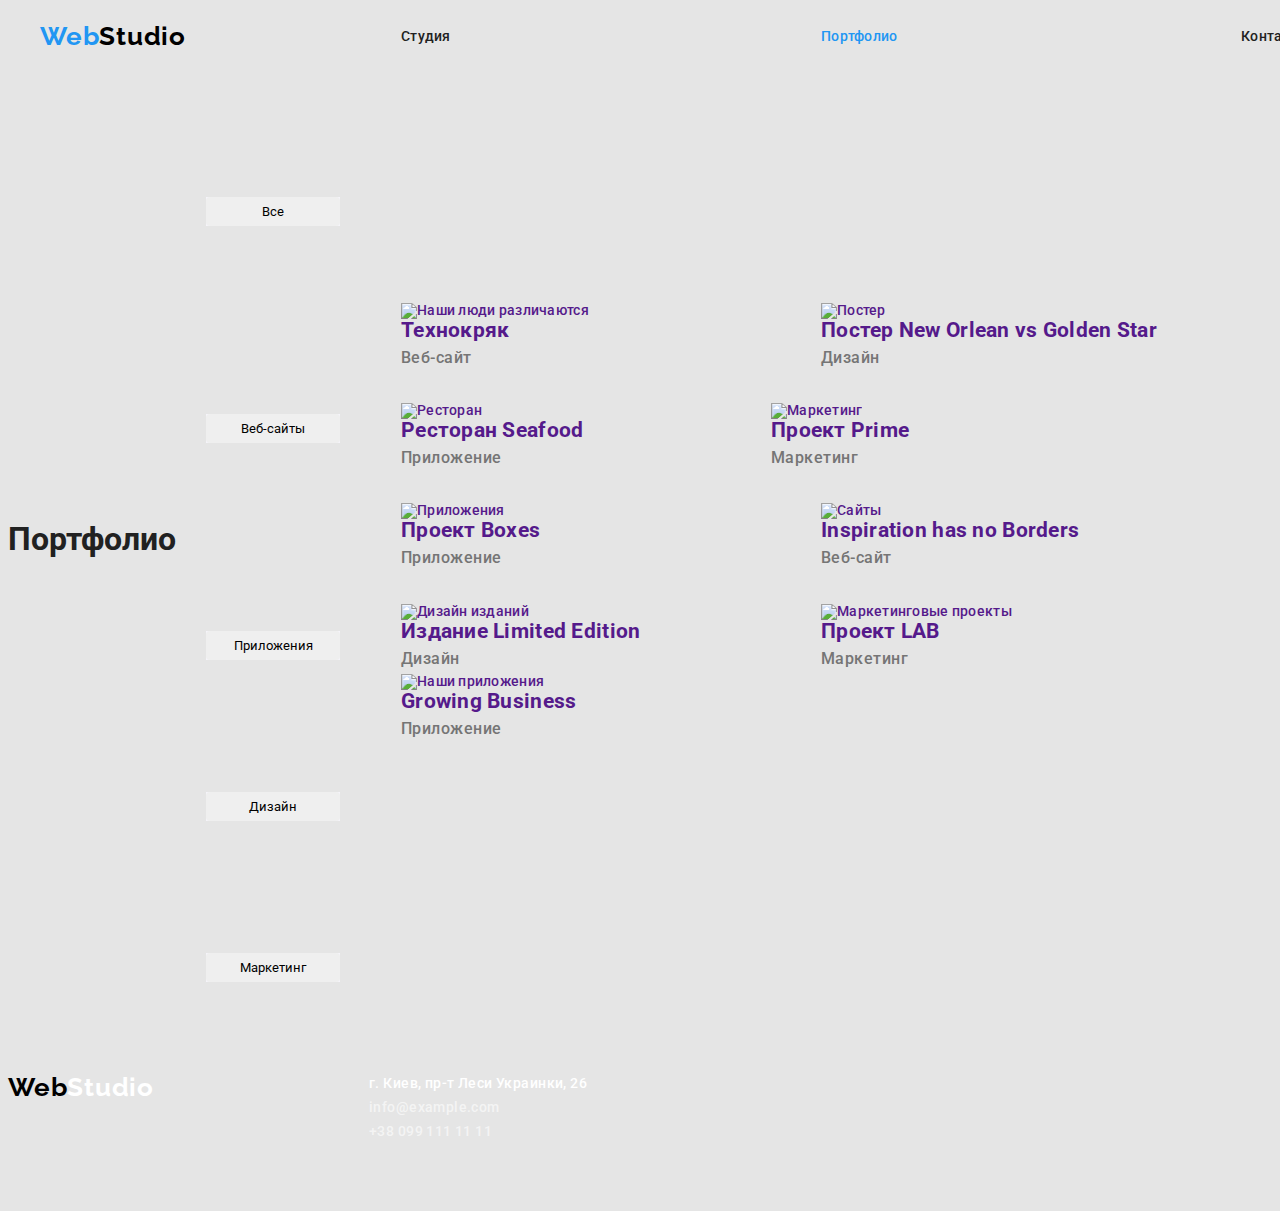
==== portfolio.html @ 07ef4700 "add-commit" ====
<!DOCTYPE html>
<html lang="ru">
<head>
    <meta charset="UTF-8">
    <meta http-equiv="X-UA-Compatible" content="IE=edge">
    <meta name="viewport" content="width=device-width, initial-scale=1.0">
    <title>Document</title>
    <link rel="stylesheet" 
    href="https://cdnjs.cloudflare.com/ajax/libs/modern-normalize/1.1.0/modern-normalize.min.css"
        integrity="sha512-wpPYUAdjBVSE4KJnH1VR1HeZfpl1ub8YT/NKx4PuQ5NmX2tKuGu6U/JRp5y+Y8XG2tV+wKQpNHVUX03MfMFn9Q=="
        crossorigin="anonymous" referrerpolicy="no-referrer" />
    <link rel="preconnect" href="https://fonts.googleapis.com">
    <link rel="preconnect" href="https://fonts.gstatic.com" crossorigin>
    <link href="https://fonts.googleapis.com/css2?family=Raleway:wght@700&family=Roboto:wght@400;500;700;900&display=swap"
        rel="stylesheet">
    <link rel="stylesheet" href="./css/styles.css">
</head>
<!-- Шапка сайта -->

<body class="page">
    <header>
        <div class="container portfolio-container">
        <nav class="header-portfolio">
           <a href="./index.html" class="logo">Web<span class="logo-class">Studio</span></a>

            <ul class="site-nav link">
                <li class="portfolio-item"><a href="./index.html" class="link ">Студия</a></li>
                <li class="portfolio-item"> <a href="./portfolio.html" class="link current link">Портфолио</a></li>
                <li class="portfolio-item"> <a href="" class="link">Контакты</a></li>
            </ul>
        </nav>
    
        <ul class="list auth-nav">
            <li><a href="mailto:info@devstudio.com" class="contact-mail link">info@devstudio.com</a></li>
            <li><a href="tel:380961111111" class="contact-tel link">+38 096 111 11 11</a></li>
        </ul>
    </header>

    <main>
        <section>
            <div class="portfolio-container">
    <h1 class="visually-hiden">Портфолио</h1>

    <ul class="button-list">
        <li class="btn-item"><button type="button" class="button cursor active-btn">Все</button> </li>
        <li class="btn-item"><button type="button" class="button cursor">Веб-сайты</button> </li>
        <li class="btn-item"><button type="button" class="button cursor">Приложения</button> </li>
        <li class="btn-item"><button type="button" class="button cursor">Дизайн</button> </li>
        <li class="btn-item"><button type="button" class="button cursor">Маркетинг</button> </li>
    </ul>

    <div class="section"> 
        <ul class="portfolio-list">
            <li class="portfolio-item"><a href="" class="portfolio-link">
                <img src="./images/hw-2-1.jpg" alt="Наши люди различаются" widht="370"> 
                <div class="portfolio-section">
            <h2 class="portfolio-title">Технокряк</h2>
            <p class="title-text">Веб-сайт</p>
            </div>
            </a>
            </li>

            <li class="portfolio-item"><a href="" class="portfolio-link">
                <img src="./images/hw2-2.jpg" alt="Постер" widht="370">
                <div class="portfolio-section">
            <h2 class="portfolio-title">Постер New Orlean vs Golden Star</h2>
            <p class="title-text">Дизайн</p>
            </div>
            </a>
            </li>

            <li class="portfolio-item"><a href="" class="portfolio-link">
                <img src="./images/hw2-3.jpg" alt="Ресторан" widht="370">
                <div class="portfolio-section">
            <h2 class="portfolio-title">Ресторан Seafood</h2>
            <p class="title-text">Приложение</p>
            </div>
            </a>
            </li>

            <li class="portfolio-item"><a href="" class="portfolio-link">
                <img src="./images/hw2-4.jpg" alt=" Маркетинг" widht="370">
                <div class="portfolio-section">
            <h2 class="portfolio-title">Проект Prime</h2>
            <p class="title-text">Маркетинг</p>
            </div>
            </a>
            </li>

            <li class="portfolio-item"><a href="" class="portfolio-link">
                <img src="./images/hw2-5.jpg" alt="Приложения" widht="370">
                <div class="portfolio-section">
            <h2 class="portfolio-title">Проект Boxes</h2>
            <p class="title-text">Приложение</p>
            </div>
            </a>
            </li>

            <li class="portfolio-item"><a href="" class="portfolio-link">
                <img src="./images/hw2-6.jpg" alt="Сайты" widht="370">
                <div class="portfolio-section">
            <h2 class="portfolio-title">Inspiration has no Borders</h2>
            <p class="title-text">Веб-сайт</p>
            </div>
            </a>
            </li>

            <li class="portfolio-item"><a href="" class="portfolio-link">
                <img src="./images/hw2-7.jpg" alt="Дизайн изданий" widht="370">
                <div class="portfolio-section">
            <h2 class="portfolio-title">Издание Limited Edition</h2>
            <p class="title-text">Дизайн</p>
            </div>
            </a>
            </li>

            <li class="portfolio-item"><a href="" class="portfolio-link">
                <img src="./images/hw2-8.jpg" alt="Маркетинговые проекты" widht="370">
                <div class="portfolio-section">
            <h2 class="portfolio-title">Проект LAB</h2>
            <p class="title-text">Маркетинг</p>
            </div>
            </a>
            </li>

            <li class="portfolio-item"><a href="" class="portfolio-link">
                <img src="./images/hw2-9.jpg" alt="Наши приложения" widht="370">
                <div class="portfolio-section">
            <h2 class="portfolio-title">Growing Business</h2>
            <p class="title-text">Приложение</p>
            </div>
            </a>
            </li>
        </ul>
        </div>
        </div>
        </section>
    </main>
    <footer>
        <div class="footer-container">
            <ul class="logo-item">
            <li class="logo"><a href="./index.html" class="logo-class">Web<span class="logo-style class">Studio</span></a></li>
        </ul>
        <address class="adress-list">
            <ul class="adress-list-item">
            <li class="adress-location">
                <a href="https://go.2gis.com/h8wkb8" class="location link" target="_blank" rel="noopener noreferrer">г. Киев, пр-т Леси
                    Украинки, 26
                </a>
            </li>
            <li class="adress-location">
                <a href="mailto:info@example.com" class="contact link" target="_blank" rel="noopener noreferrer">info@example.com
                </a>
            </li>
            <li class="adress-location">
                <a href="tel:+380991111111" class="contact link" target="_blank" rel="noopener noreferrer">+38 099 111 11 11
                </a>
            </li>
            </ul>
        </address>
        </div>
        </div>
    </footer>
    </body>
    </html>
---- css/styles.css ----
p,
h1,
h2,
h3,
h4,
h5,
h6 {
  margin: 0;
}

ul {
  margin: 0;
  padding: 0;
  list-style: none;
}

.img {
  display: block;
  max-width: 100%;
}

.container {
  width: 1200px;
  padding-left: 15px;
  padding-right: 15px;
  margin: 0 auto;
}

a {
  text-decoration: none;
}

button {
  cursor: pointer;
  font-family: inherit;
}

/* Студия */

:root {
  --main-title-color: #ffffff;
  --second-title-color: #212121;
  --main-header-color: #757575;
  --second-text-color: #ffffff;
  --third-text-color: rgba(255, 255, 255, 0.6);
  --four-text-color: #757575;
  --accent-first-color: #2196f3;
  --accent-second-color: #000000;
  --accent-third-color: #ffffff;
  --main-btn-color: #ffffff;
  --header-text-color: #212121;
}

ul {
  list-style: none;
}

body {
  font-family: 'Roboto', sans-serif;
}

.list {
  padding: 0;
  margin: 0;
  list-style: none;
}

.link {
  text-decoration: none;
}
.img {
  display: block;
  max-width: 100%;
}
/* --------------HEADER---------------- */

.header {
  background: #ffffff;
  padding-top: 24px;
  padding-bottom: 25px;
}

.header-navigation {
  display: flex;
  align-items: center;
}

.header-container {
  display: flex;
  align-items: center;
}

.logo {
  display: flex;
}

.link {
  font-weight: 500;
  font-size: 14px;
  line-height: 1.14;
  letter-spacing: 0.02em;
  color: var(--header-text-color);
}

.header-list {
  display: flex;
}

.header-link-current {
  font-weight: 500;
  font-size: 14px;
  line-height: 1.14;
  letter-spacing: 0.02em;
  color: var(--accent-first-color);
}

.site-nav .link:hover,
.site-nav .link:focus {
  color: var(--accent-first-color);
}

.header-connect {
  display: flex;
  margin-left: auto;
}

.header-item:not(last-child) {
  margin-right: 50px;
}
.header-mail {
  font-style: normal;
  font-weight: 500;
  font-size: 14px;
  line-height: 1.14;
  letter-spacing: 0.02em;
  color: var(--accent-first-color);
}

.header-tel {
  font-style: normal;
  font-weight: 500;
  font-size: 14px;
  line-height: 1.14;
  letter-spacing: 0.02em;
  color: var(--main-header-color);
}

.logo {
  margin-right: 215px;
}

.logo {
  color: var(--accent-first-color);
  font-family: Raleway, sans-serif;
  font-weight: bold;
  font-size: 16px;
  line-height: 1.88;
  letter-spacing: 0.06em;
  color: var(--second-text-color);
}

.logo .span {
  color: #000000;
}

.logo-class {
  color: var(--accent-second-color);
  font-family: Raleway, sans-serif;
  letter-spacing: 0.03em;
  font-weight: bold;
  font-size: 26px;
  line-height: 1.2;
}
/* ------------------Hero----------------------------  */

.hero {
  padding-top: 200px;
  padding-bottom: 200px;
}
.hero-container {
  background: #2f303a;
  display: block;
  text-align: center;
}

.hero-list {
  font-weight: 900;
  font-size: 44px;
  line-height: 1.36;
  letter-spacing: 0.06em;
  color: var(--main-title-color);
  margin-bottom: 40px;
}

.hero-btn {
  font-weight: bold;
  font-size: 16px;
  line-height: 1.88;
  letter-spacing: 0.06em;
  color: var(--accent-third-color);
  background-color: var(--accent-first-color);
  border-radius: 4px;
  display: inline-block;
  padding: 10px 32px;
  border: 1px solid transparent;
  min-width: 134px;
  text-align: center;
}

.button {
  border-style: none;
  border-radius: 4px;
  display: inline-block;
  padding: 6px 22px;
  border: 1px solid transparent;
  min-width: 134px;
  text-align: center;
}
.header-list .current {
  color: var(--main-btn-color);
}

.hero-btn:hover,
.hero-btn:focus {
  color: var(--main-btn-color);
}

/* --------------ADVANTAGE --------------------*/

.advantage-container {
  background: #e5e5e5;
  margin-top: 94px;
}

.section-advantage {
  padding-top: 94px;
  padding-bottom: 94px;
}
/* .advantage-prime {
  border: 1px solid transparent;
} */

.advantage-list {
  display: flex;
}

.advantage-list,
.advantage-pre-title {
  margin-top: 0;
  margin-bottom: 10px;
}

.advantage-title:nth-last-child(1) {
  width: 270px;
}

.advantage-title {
  text-align: center;
  margin-bottom: 50px;
}

.advantage-pre-title {
  font-weight: bold;
  font-size: 14px;
  line-height: 1.14;
  letter-spacing: 0.03em;
  color: var(--second-title-color);
  text-transform: uppercase;
  margin-bottom: 10px;
}

.advantage-after-title {
  font-size: 14px;
  line-height: 24px;
  letter-spacing: 0.03em;
  color: var(--four-text-color);
  margin-bottom: 10px;
  width: 270px;
}

/* ----------------WORK---------------- */
.work-section {
  background: #e5e5e5;
  padding-top: 94px;
  padding-bottom: 94px;
}

.about-container {
  text-align: center;
}

.about-list {
  display: flex;
  margin-left: -30px;
}

.work-list {
  display: flex;
  flex-wrap: wrap;
  margin-left: 30px;
}
.about-title {
  font-weight: bold;
  font-size: 36px;
  line-height: 1.17;
  letter-spacing: 0.03em;
  color: var(--second-title-color);
  margin-bottom: 50px;
}

/*------------------- COMMAND-------------------------- */
.command-section {
  background: #f5f4fa;
  padding-top: 94px;
  padding-bottom: 94px;
}

.command-container {
  text-align: center;
}

.command-title {
  font-weight: bold;
  font-size: 36px;
  line-height: 1.17;
  letter-spacing: 0.03em;
  color: var(--second-title-color);
  margin-bottom: 50px;
}

.command-list {
  display: flex;
  flex-wrap: wrap;
  margin-left: -30px;
  margin-bottom: -30px;
}

.command-item {
  display: block;
  margin-right: 0;
  max-width: 100%;
  height: auto;
}

.command-pre {
  flex-basis: calc((100% - 4 * 30px) / 3);
  margin-left: 30px;
  margin-bottom: 30px;
}

.command-pre-title {
  font-weight: 500;
  font-size: 16px;
  line-height: 1.19;
  letter-spacing: 0.03em;
  color: var(--second-title-color);
}

.command-text {
  font-size: 16px;
  line-height: 1.19;
  letter-spacing: 0.03em;
  color: var(--four-text-color);
  text-align: center;
  margin-bottom: 30px;
}

/* -----------------ADRESS -----------------------*/

.footer {
  background: #2f303a;
  padding-top: 60px;
  padding-bottom: 60px;
}

.logo-list {
  color: var(--accent-first-color);
  font-weight: bold;
  font-size: 26px;
  line-height: 1.2;
  letter-spacing: 0.03em;
  margin-bottom: 20px;
}

.logo {
  margin-right: 215px;
}

.logo-class {
  font-weight: bold;
  font-size: 26px;
  line-height: 1.2;
  letter-spacing: 0.03em;
  color: var(--accent-third-color);
}

.contacts-link-item {
  font-style: normal;
  font-size: 14px;
  line-height: 1.71;
  letter-spacing: 0.03em;
  color: var(--third-text-color);
  margin-bottom: 9px;
}

.contacts-link-list {
  font-style: normal;
  font-size: 14px;
  line-height: 24px;
  letter-spacing: 0.03em;
  color: var(--main-btn-color);
  margin-bottom: 9px;
}

/* --------------------Портфолио ----------------------------*/

p,
h1,
h2,
h3,
h4,
h5,
h6 {
  margin: 0;
}

ul {
  list-style: none;
}

.container {
  width: 1200px;
  padding-left: 15px;
  padding-right: 15px;
  margin: 0 auto;
}
body {
  font-family: 'Roboto', sans-serif;
}

.list {
  padding: 0;
  margin: 0;
  list-style: none;
}

.link {
  text-decoration: none;
}

a {
  text-decoration: none;
}

button {
  cursor: pointer;
  font-family: inherit;
  border: 1px solid transparent;
}
.img {
  display: block;
  max-width: 100%;
}

:root {
  --primary-text-color: #212121;
  --title-text-color: #757575;
  --accent-color: #2196f3;
  --white-text-color: #ffffff;
  --black-text-color: #000000;
}

body {
  background-color: #e5e5e5;
  color: var(--primary-text-color);

  font-family: Roboto, sans-serif;
}

ul {
  list-style: none;
}
/* HEADER */

.header {
  background: #ffffff;
  padding-top: 24px;
  padding-bottom: 25px;
}

.header-link {
  display: flex;
}

.header-portfolio {
  display: flex;
  align-items: center;
}

.header-logo {
  display: flex;
}

.portfolio-container {
  display: flex;
  align-items: center;
}
.logo {
  display: flex;
  margin-right: 215px;
}

.logo {
  color: var(--accent-color);
  font-family: Raleway, sans-serif;
  letter-spacing: 0.03em;
  font-weight: bold;
  font-size: 26px;
  line-height: 1.2;
  text-decoration: none;
}

.logo-class {
  color: var(--black-text-color);
  font-family: Raleway, sans-serif;
  letter-spacing: 0.03em;
  font-weight: bold;
  font-size: 26px;
  line-height: 1.2;
  display: flex;
}

button {
  border-style: none;
  font-family: inherit;
  border: 1px solid transparent;
}

/* Site nav */

.site-nav {
  display: flex;
}
.portfolio-item {
  display: flex;
}

.portfolio-item:not(last-child) {
  margin-right: 50px;
}

.portfolio-item {
  color: var(--primary-text-color);
  font-weight: 500;
  font-size: 14px;
  font-style: normal;
  line-height: 1.14;
  letter-spacing: 0.02em;
  display: flex;
}

.portfolio-item .link:hover,
.portfolio-item .link:focus {
  color: var(--accent-color);
}

.link:not(last-child) {
  margin-right: 50px;
}

.portfolio-item .link.current {
  color: var(--accent-color);
}

/* Auth-nav */
.auth-nav {
  display: flex;
  margin-left: auto;
}

.contact-mail {
  color: var(--title-text-color);
  font-weight: 500;
  font-size: 14px;
  line-height: 1.14;
  letter-spacing: 0.02em;
}

.contact-tel {
  color: var(--title-text-color);
  font-weight: 500;
  font-size: 14px;
  line-height: 1.14;
  letter-spacing: 0.02em;
}

/* -----------LIST----------- */

.button-list {
  font-style: normal;
  font-weight: 500;
  font-size: 16px;
  line-height: 1.62;
  letter-spacing: 0.03em;
  color: var(--black-text-color);
  display: flex;
}

/* Features */

.feature-list .title {
  color: var(--primary-text-color);
  font-weight: bold;
  font-size: 18px;
  line-height: 2;
  letter-spacing: 0.06em;
}

.title-text {
  color: var(--title-text-color);
  font-size: 16px;
  line-height: 1.9;
  letter-spacing: 0.03em;
}

/* Button */
.button-list {
  display: flex;
  flex-wrap: wrap;
  text-align: center;
  margin-left: 30px;
  margin-bottom: 30px;
}

.btn-item {
  color: var(--primary-text-color);
  background-color: #f5f4fa;
  font-weight: 500;
  font-size: 16px;
  line-height: 1.6;
  letter-spacing: 0.03em;
  text-decoration: none;
  border: 1px solid transparent;
}
.btn-item:nth-child(3n) {
  margin-right: 0;
}

.btn-item:nth-last-child(-n + 3) {
  margin-bottom: 0;
}

.btn-item {
  border-style: none;
  display: flex;
  margin-top: 132px;
  margin-bottom: 56px;
}
.button:hover,
.button:focus {
  color: var(--white-text-color);
  background-color: var(--accent-color);
  font-style: normal;
  font-weight: 500;
  font-size: 16px;
  line-height: 1.6;
  letter-spacing: 0.03em;
}
.logo .class {
  color: var(--white-text-color);
  font-weight: bold;
  font-size: 26px;
  line-height: 1.2;
  letter-spacing: 0.03em;
}

.logo-style .class {
  color: var(--accent-color);
  font-style: normal;
  font-weight: bold;
  font-size: 26px;
  line-height: 1.2;
  letter-spacing: 0.03em;
}

.portfolio-list {
  display: flex;
  flex-wrap: wrap;
  margin-left: 30px;
  margin-bottom: 30px;
}

.portfolio-item {
  border-style: none;
  display: block;
  width: 370px;
  margin-right: 30px;
  margin-bottom: 30px;
}

.portfolio-item:nth-child(3n) {
  margin-right: 0;
}

.portfolio-item:nth-last-child(-n + 3) {
  margin-bottom: 0;
}

.footer-container {
  display: flex;
  padding-top: 60px;
  padding-bottom: 60px;
}
.logo {
  margin-right: 215px;
}
.logo-item {
  margin-bottom: 20px;
}

.adress-list-item .location {
  color: var(--white-text-color);
  font-style: normal;
  font-size: 14px;
  font-style: normal;
  line-height: 1.7;
  letter-spacing: 0.03em;
  margin-bottom: 9px;
}

.adress-list-item .contact {
  color: rgba(255, 255, 255, 0.6);
  font-size: 14px;
  font-style: normal;
  line-height: 1.7;
  letter-spacing: 0.03em;
  margin-bottom: 9px;
}
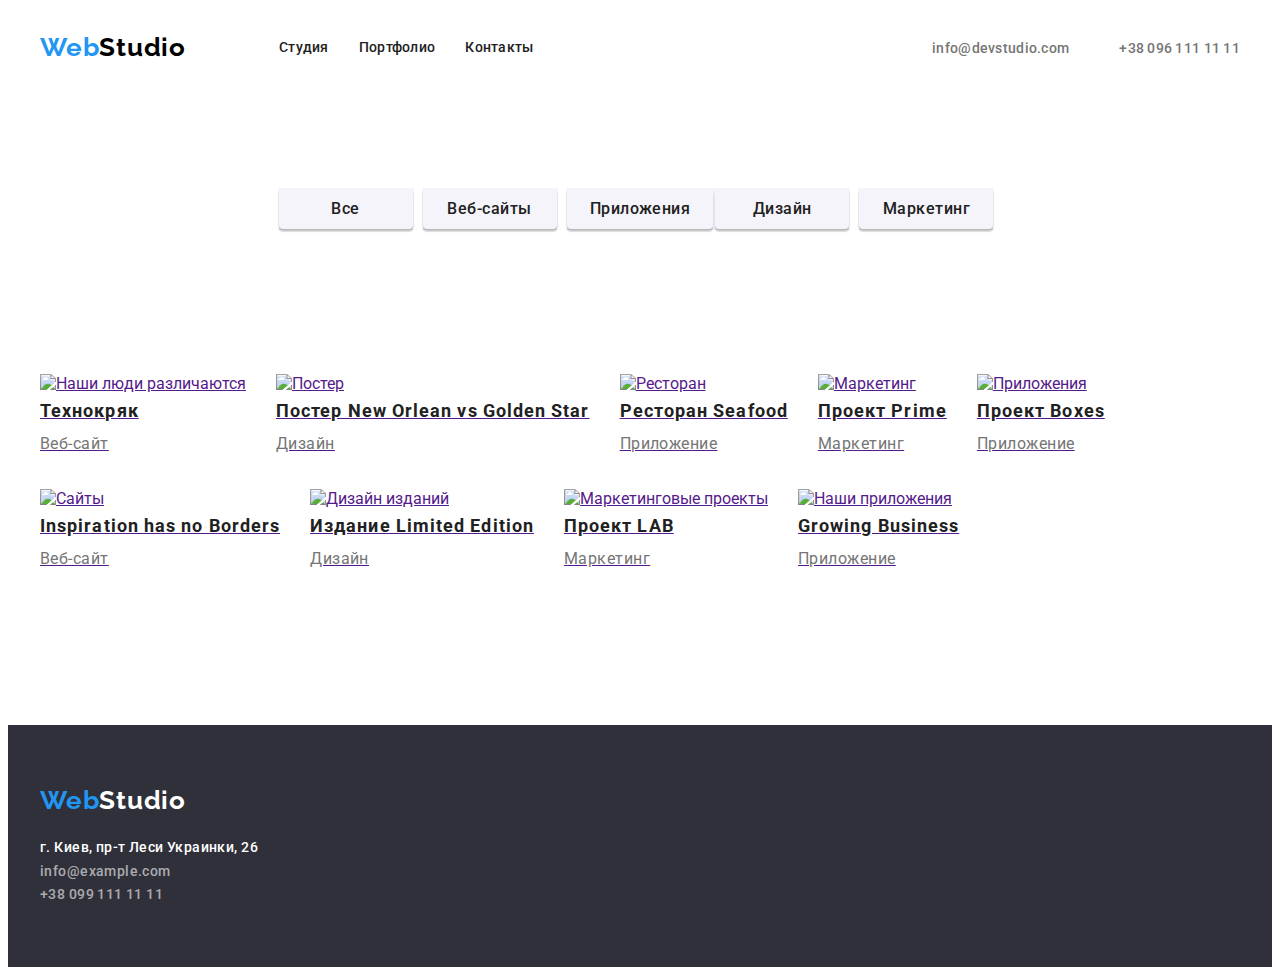
==== commit acb0889a: "comm-final" ====
--- a/portfolio.html
+++ b/portfolio.html
@@ -18,29 +18,27 @@
 <!-- Шапка сайта -->
 
 <body class="page">
-    <header>
-        <div class="container portfolio-container">
+    <header class="portfolio-header">
+        <div class="container header-portfolio-container">
         <nav class="header-portfolio">
-           <a href="./index.html" class="logo">Web<span class="logo-class">Studio</span></a>
+           <a href="./index.html" class="logo">Web<span class="logo-link">Studio</span></a>
 
             <ul class="site-nav link">
-                <li class="portfolio-item"><a href="./index.html" class="link ">Студия</a></li>
-                <li class="portfolio-item"> <a href="./portfolio.html" class="link current link">Портфолио</a></li>
-                <li class="portfolio-item"> <a href="" class="link">Контакты</a></li>
+                <li class="portfolio-link"><a href="./index.html" class="link ">Студия</a></li>
+                <li class="portfolio-link"> <a href="./portfolio.html" class="link current link">Портфолио</a></li>
+                <li class="portfolio-link"> <a href="" class="link">Контакты</a></li>
             </ul>
         </nav>
     
         <ul class="list auth-nav">
-            <li><a href="mailto:info@devstudio.com" class="contact-mail link">info@devstudio.com</a></li>
-            <li><a href="tel:380961111111" class="contact-tel link">+38 096 111 11 11</a></li>
+            <li><a href="mailto:info@devstudio.com" class="contact-class contact-mail link">info@devstudio.com</a></li>
+            <li><a href="tel:380961111111" class="contact-class contact-tel link">+38 096 111 11 11</a></li>
         </ul>
+        </div>
     </header>
 
-    <main>
-        <section>
-            <div class="portfolio-container">
-    <h1 class="visually-hiden">Портфолио</h1>
-
+    <main class="btn-class">
+    <div class="container">
     <ul class="button-list">
         <li class="btn-item"><button type="button" class="button cursor active-btn">Все</button> </li>
         <li class="btn-item"><button type="button" class="button cursor">Веб-сайты</button> </li>
@@ -52,94 +50,93 @@
     <div class="section"> 
         <ul class="portfolio-list">
             <li class="portfolio-item"><a href="" class="portfolio-link">
-                <img src="./images/hw-2-1.jpg" alt="Наши люди различаются" widht="370"> 
-                <div class="portfolio-section">
+                <img src="./images/hw-2-1.jpg" alt="Наши люди различаются" widht="370">
+                <div class="masters-item-btn">
             <h2 class="portfolio-title">Технокряк</h2>
             <p class="title-text">Веб-сайт</p>
+            </a>
             </div>
-            </a>
             </li>
 
             <li class="portfolio-item"><a href="" class="portfolio-link">
                 <img src="./images/hw2-2.jpg" alt="Постер" widht="370">
-                <div class="portfolio-section">
+                <div class="masters-item-btn">
             <h2 class="portfolio-title">Постер New Orlean vs Golden Star</h2>
             <p class="title-text">Дизайн</p>
+            </a>
             </div>
-            </a>
             </li>
 
             <li class="portfolio-item"><a href="" class="portfolio-link">
                 <img src="./images/hw2-3.jpg" alt="Ресторан" widht="370">
-                <div class="portfolio-section">
+                <div class="masters-item-btn">
             <h2 class="portfolio-title">Ресторан Seafood</h2>
             <p class="title-text">Приложение</p>
+            </a>
             </div>
-            </a>
             </li>
 
             <li class="portfolio-item"><a href="" class="portfolio-link">
                 <img src="./images/hw2-4.jpg" alt=" Маркетинг" widht="370">
-                <div class="portfolio-section">
+                <div class="masters-item-btn">
             <h2 class="portfolio-title">Проект Prime</h2>
             <p class="title-text">Маркетинг</p>
+            </a>
             </div>
-            </a>
             </li>
 
             <li class="portfolio-item"><a href="" class="portfolio-link">
                 <img src="./images/hw2-5.jpg" alt="Приложения" widht="370">
-                <div class="portfolio-section">
+                <div class="masters-item-btn">
             <h2 class="portfolio-title">Проект Boxes</h2>
             <p class="title-text">Приложение</p>
+            </a>
             </div>
-            </a>
             </li>
 
             <li class="portfolio-item"><a href="" class="portfolio-link">
                 <img src="./images/hw2-6.jpg" alt="Сайты" widht="370">
-                <div class="portfolio-section">
+                <div class="masters-item-btn">
             <h2 class="portfolio-title">Inspiration has no Borders</h2>
             <p class="title-text">Веб-сайт</p>
+            </a>
             </div>
-            </a>
             </li>
 
             <li class="portfolio-item"><a href="" class="portfolio-link">
                 <img src="./images/hw2-7.jpg" alt="Дизайн изданий" widht="370">
-                <div class="portfolio-section">
+                <div class="masters-item-btn">
             <h2 class="portfolio-title">Издание Limited Edition</h2>
             <p class="title-text">Дизайн</p>
+            </a>
             </div>
-            </a>
             </li>
 
             <li class="portfolio-item"><a href="" class="portfolio-link">
                 <img src="./images/hw2-8.jpg" alt="Маркетинговые проекты" widht="370">
-                <div class="portfolio-section">
+                <div class="masters-item-btn">
             <h2 class="portfolio-title">Проект LAB</h2>
             <p class="title-text">Маркетинг</p>
+            </a>
             </div>
-            </a>
             </li>
 
             <li class="portfolio-item"><a href="" class="portfolio-link">
                 <img src="./images/hw2-9.jpg" alt="Наши приложения" widht="370">
-                <div class="portfolio-section">
+                <div class="masters-item-btn">
             <h2 class="portfolio-title">Growing Business</h2>
             <p class="title-text">Приложение</p>
+            </a>
             </div>
-            </a>
             </li>
         </ul>
         </div>
-        </div>
         </section>
     </main>
-    <footer>
-        <div class="footer-container">
+    <footer class="footer">
+        <div class="container">
             <ul class="logo-item">
-            <li class="logo"><a href="./index.html" class="logo-class">Web<span class="logo-style class">Studio</span></a></li>
+            <li class="logo"><a href="./index.html" class="logo">Web<span class="logo-class">Studio</span></a></li>
         </ul>
         <address class="adress-list">
             <ul class="adress-list-item">
--- a/css/styles.css
+++ b/css/styles.css
@@ -17,6 +17,7 @@
 .img {
   display: block;
   max-width: 100%;
+  height: auto;
 }
 
 .container {
@@ -24,10 +25,6 @@
   padding-left: 15px;
   padding-right: 15px;
   margin: 0 auto;
-}
-
-a {
-  text-decoration: none;
 }
 
 button {
@@ -51,12 +48,11 @@
   --header-text-color: #212121;
 }
 
-ul {
-  list-style: none;
-}
-
 body {
   font-family: 'Roboto', sans-serif;
+}
+.a {
+  text-decoration: none;
 }
 
 .list {
@@ -90,10 +86,6 @@
   align-items: center;
 }
 
-.logo {
-  display: flex;
-}
-
 .link {
   font-weight: 500;
   font-size: 14px;
@@ -106,6 +98,13 @@
   display: flex;
 }
 
+.header-item {
+  margin-left: 30px;
+}
+
+.header-connect:not(:last-child) {
+  margin-right: 50px;
+}
 .header-link-current {
   font-weight: 500;
   font-size: 14px;
@@ -114,8 +113,8 @@
   color: var(--accent-first-color);
 }
 
-.site-nav .link:hover,
-.site-nav .link:focus {
+.link:hover,
+.link:focus {
   color: var(--accent-first-color);
 }
 
@@ -124,9 +123,6 @@
   margin-left: auto;
 }
 
-.header-item:not(last-child) {
-  margin-right: 50px;
-}
 .header-mail {
   font-style: normal;
   font-weight: 500;
@@ -143,10 +139,7 @@
   line-height: 1.14;
   letter-spacing: 0.02em;
   color: var(--main-header-color);
-}
-
-.logo {
-  margin-right: 215px;
+  margin-left: 50px;
 }
 
 .logo {
@@ -156,29 +149,31 @@
   font-size: 16px;
   line-height: 1.88;
   letter-spacing: 0.06em;
-  color: var(--second-text-color);
+  margin-right: 93px;
+  /* color: var(--second-text-color); */
 }
 
 .logo .span {
   color: #000000;
 }
 
-.logo-class {
+.header-navigation .logo-class {
   color: var(--accent-second-color);
   font-family: Raleway, sans-serif;
   letter-spacing: 0.03em;
   font-weight: bold;
   font-size: 26px;
   line-height: 1.2;
+  /* margin-right: 93px; */
 }
 /* ------------------Hero----------------------------  */
 
 .hero {
+  background: #2f303a;
   padding-top: 200px;
   padding-bottom: 200px;
 }
 .hero-container {
-  background: #2f303a;
   display: block;
   text-align: center;
 }
@@ -189,7 +184,9 @@
   line-height: 1.36;
   letter-spacing: 0.06em;
   color: var(--main-title-color);
-  margin-bottom: 40px;
+  width: 696px;
+  margin: 0 auto;
+  text-align: center;
 }
 
 .hero-btn {
@@ -205,6 +202,7 @@
   border: 1px solid transparent;
   min-width: 134px;
   text-align: center;
+  margin-top: 30px;
 }
 
 .button {
@@ -225,41 +223,31 @@
   color: var(--main-btn-color);
 }
 
-/* --------------ADVANTAGE --------------------*/
-
-.advantage-container {
-  background: #e5e5e5;
-  margin-top: 94px;
-}
-
-.section-advantage {
+/* --------------SECTION --------------------*/
+
+.section {
   padding-top: 94px;
   padding-bottom: 94px;
 }
-/* .advantage-prime {
-  border: 1px solid transparent;
-} */
-
-.advantage-list {
-  display: flex;
-}
-
-.advantage-list,
-.advantage-pre-title {
-  margin-top: 0;
-  margin-bottom: 10px;
-}
-
-.advantage-title:nth-last-child(1) {
+
+.masters-item-bottom {
+  padding-top: 30px;
+}
+
+.section-list {
+  display: flex;
+}
+
+.section-title {
+  margin-right: 30px;
+}
+
+.section-title:last-child {
   width: 270px;
-}
-
-.advantage-title {
-  text-align: center;
-  margin-bottom: 50px;
-}
-
-.advantage-pre-title {
+  margin-right: 0 auto;
+}
+
+.section-pre-title {
   font-weight: bold;
   font-size: 14px;
   line-height: 1.14;
@@ -269,12 +257,11 @@
   margin-bottom: 10px;
 }
 
-.advantage-after-title {
+.section-after-title {
   font-size: 14px;
   line-height: 24px;
   letter-spacing: 0.03em;
   color: var(--four-text-color);
-  margin-bottom: 10px;
   width: 270px;
 }
 
@@ -334,16 +321,8 @@
   margin-left: -30px;
   margin-bottom: -30px;
 }
-
 .command-item {
-  display: block;
-  margin-right: 0;
-  max-width: 100%;
-  height: auto;
-}
-
-.command-pre {
-  flex-basis: calc((100% - 4 * 30px) / 3);
+  flex-basis: calc(100% / 4 -30px);
   margin-left: 30px;
   margin-bottom: 30px;
 }
@@ -354,6 +333,7 @@
   line-height: 1.19;
   letter-spacing: 0.03em;
   color: var(--second-title-color);
+  margin-top: 10px;
 }
 
 .command-text {
@@ -365,36 +345,35 @@
   margin-bottom: 30px;
 }
 
+.masters-item-bottom {
+  padding-top: 30px;
+  padding-bottom: 30px;
+}
 /* -----------------ADRESS -----------------------*/
-
 .footer {
   background: #2f303a;
   padding-top: 60px;
   padding-bottom: 60px;
 }
 
-.logo-list {
+.logo-list .logo-class {
   color: var(--accent-first-color);
   font-weight: bold;
   font-size: 26px;
   line-height: 1.2;
   letter-spacing: 0.03em;
+}
+
+.logo-list .logo {
+  font-weight: bold;
+  font-size: 26px;
+  line-height: 1.2;
+  letter-spacing: 0.03em;
+  color: var(--accent-third-color);
   margin-bottom: 20px;
 }
 
-.logo {
-  margin-right: 215px;
-}
-
-.logo-class {
-  font-weight: bold;
-  font-size: 26px;
-  line-height: 1.2;
-  letter-spacing: 0.03em;
-  color: var(--accent-third-color);
-}
-
-.contacts-link-item {
+.contacts-list .contacts-link-item {
   font-style: normal;
   font-size: 14px;
   line-height: 1.71;
@@ -403,7 +382,7 @@
   margin-bottom: 9px;
 }
 
-.contacts-link-list {
+.contacts-list .contacts-link-list {
   font-style: normal;
   font-size: 14px;
   line-height: 24px;
@@ -413,55 +392,6 @@
 }
 
 /* --------------------Портфолио ----------------------------*/
-
-p,
-h1,
-h2,
-h3,
-h4,
-h5,
-h6 {
-  margin: 0;
-}
-
-ul {
-  list-style: none;
-}
-
-.container {
-  width: 1200px;
-  padding-left: 15px;
-  padding-right: 15px;
-  margin: 0 auto;
-}
-body {
-  font-family: 'Roboto', sans-serif;
-}
-
-.list {
-  padding: 0;
-  margin: 0;
-  list-style: none;
-}
-
-.link {
-  text-decoration: none;
-}
-
-a {
-  text-decoration: none;
-}
-
-button {
-  cursor: pointer;
-  font-family: inherit;
-  border: 1px solid transparent;
-}
-.img {
-  display: block;
-  max-width: 100%;
-}
-
 :root {
   --primary-text-color: #212121;
   --title-text-color: #757575;
@@ -469,45 +399,104 @@
   --white-text-color: #ffffff;
   --black-text-color: #000000;
 }
-
 body {
-  background-color: #e5e5e5;
   color: var(--primary-text-color);
-
   font-family: Roboto, sans-serif;
 }
-
-ul {
-  list-style: none;
-}
-/* HEADER */
-
-.header {
+.a {
+  text-decoration: none;
+}
+
+.img {
+  display: block;
+  max-width: 100%;
+}
+/* ----------HEADER----------------- */
+
+.portfolio-header {
   background: #ffffff;
   padding-top: 24px;
   padding-bottom: 25px;
 }
 
-.header-link {
-  display: flex;
-}
-
 .header-portfolio {
   display: flex;
   align-items: center;
 }
 
-.header-logo {
-  display: flex;
-}
-
-.portfolio-container {
+.header-portfolio-container {
   display: flex;
   align-items: center;
 }
-.logo {
-  display: flex;
-  margin-right: 215px;
+
+.link {
+  font-weight: 500;
+  font-size: 14px;
+  line-height: 1.14;
+  letter-spacing: 0.02em;
+  color: var(--header-text-color);
+}
+
+.site-nav {
+  display: flex;
+}
+
+.site-nav .portfolio-link {
+  color: var(--primary-text-color);
+  font-weight: 500;
+  font-size: 14px;
+  font-style: normal;
+  line-height: 1.14;
+  letter-spacing: 0.02em;
+  margin-right: 30px;
+}
+
+.site-nav .link:hover,
+.site-nav .link:focus {
+  color: var(--accent-color);
+}
+
+.site-nav:not(:last-child) {
+  margin-right: 50px;
+}
+.link-current {
+  font-weight: 500;
+  font-size: 14px;
+  line-height: 1.14;
+  letter-spacing: 0.02em;
+  color: var(--accent-first-color);
+}
+
+.auth-nav {
+  display: flex;
+  margin-left: auto;
+}
+
+.auth-nav .contact-class {
+  color: var(--title-text-color);
+  font-weight: 500;
+  font-size: 14px;
+  line-height: 1.14;
+  letter-spacing: 0.02em;
+}
+
+.contact-mail {
+  font-style: normal;
+  font-weight: 500;
+  font-size: 14px;
+  line-height: 1.14;
+  letter-spacing: 0.02em;
+  color: var(--accent-first-color);
+}
+
+.contact-tel {
+  font-style: normal;
+  font-weight: 500;
+  font-size: 14px;
+  line-height: 1.14;
+  letter-spacing: 0.02em;
+  color: var(--main-header-color);
+  margin-left: 50px;
 }
 
 .logo {
@@ -518,121 +507,85 @@
   font-size: 26px;
   line-height: 1.2;
   text-decoration: none;
-}
-
-.logo-class {
+  margin-right: 93px;
+}
+
+.logo .span {
+  color: #000000;
+}
+
+.header-portfolio .logo-link {
   color: var(--black-text-color);
   font-family: Raleway, sans-serif;
   letter-spacing: 0.03em;
   font-weight: bold;
   font-size: 26px;
   line-height: 1.2;
-  display: flex;
-}
-
-button {
-  border-style: none;
+}
+
+/* -----------BUTTON -------------------*/
+
+.button {
   font-family: inherit;
+}
+
+.btn-class {
+  padding-top: 100px;
+  padding-bottom: 56px;
+}
+.button-list {
+  display: flex;
+  justify-content: center;
+  margin-bottom: 50px;
+}
+.btn-item {
+  margin-right: 8px;
+}
+.btn-item:not(:last-child) {
+  margin-right: 8px;
+}
+
+.button {
+  font-style: normal;
+  font-weight: 500;
+  font-size: 16px;
+  line-height: 1.62;
+  letter-spacing: 0.03em;
+  color: var(--black-text-color);
+  background-color: #f5f4fa;
+  border-radius: 4px;
+  box-shadow: 0px 3px 1px rgba(0, 0, 0, 0.1), 0px 1px 2px rgba(0, 0, 0, 0.08),
+    0px 2px 2px rgba(0, 0, 0, 0.12);
+  border-width: 0px;
+  padding: 6px 22px;
+  display: inline-block;
   border: 1px solid transparent;
-}
-
-/* Site nav */
-
-.site-nav {
-  display: flex;
-}
-.portfolio-item {
-  display: flex;
-}
-
-.portfolio-item:not(last-child) {
-  margin-right: 50px;
-}
-
-.portfolio-item {
-  color: var(--primary-text-color);
-  font-weight: 500;
-  font-size: 14px;
-  font-style: normal;
-  line-height: 1.14;
-  letter-spacing: 0.02em;
-  display: flex;
-}
-
-.portfolio-item .link:hover,
-.portfolio-item .link:focus {
-  color: var(--accent-color);
-}
-
-.link:not(last-child) {
-  margin-right: 50px;
-}
-
-.portfolio-item .link.current {
-  color: var(--accent-color);
-}
-
-/* Auth-nav */
-.auth-nav {
-  display: flex;
-  margin-left: auto;
-}
-
-.contact-mail {
-  color: var(--title-text-color);
-  font-weight: 500;
-  font-size: 14px;
-  line-height: 1.14;
-  letter-spacing: 0.02em;
-}
-
-.contact-tel {
-  color: var(--title-text-color);
-  font-weight: 500;
-  font-size: 14px;
-  line-height: 1.14;
-  letter-spacing: 0.02em;
-}
-
-/* -----------LIST----------- */
-
-.button-list {
-  font-style: normal;
-  font-weight: 500;
-  font-size: 16px;
-  line-height: 1.62;
-  letter-spacing: 0.03em;
-  color: var(--black-text-color);
-  display: flex;
-}
-
-/* Features */
-
-.feature-list .title {
+  text-align: center;
+}
+
+.button-list .link:hover,
+.button-list .link:focus {
+  color: #ffffff;
+  background-color: #2196f3;
+}
+
+.portfolio-title {
   color: var(--primary-text-color);
   font-weight: bold;
   font-size: 18px;
   line-height: 2;
   letter-spacing: 0.06em;
-}
-
+  text-decoration: none;
+}
 .title-text {
   color: var(--title-text-color);
   font-size: 16px;
   line-height: 1.9;
   letter-spacing: 0.03em;
-}
-
-/* Button */
-.button-list {
-  display: flex;
-  flex-wrap: wrap;
-  text-align: center;
-  margin-left: 30px;
-  margin-bottom: 30px;
-}
-
-.btn-item {
+  text-decoration: none;
+}
+
+.button {
   color: var(--primary-text-color);
   background-color: #f5f4fa;
   font-weight: 500;
@@ -640,21 +593,6 @@
   line-height: 1.6;
   letter-spacing: 0.03em;
   text-decoration: none;
-  border: 1px solid transparent;
-}
-.btn-item:nth-child(3n) {
-  margin-right: 0;
-}
-
-.btn-item:nth-last-child(-n + 3) {
-  margin-bottom: 0;
-}
-
-.btn-item {
-  border-style: none;
-  display: flex;
-  margin-top: 132px;
-  margin-bottom: 56px;
 }
 .button:hover,
 .button:focus {
@@ -666,6 +604,12 @@
   line-height: 1.6;
   letter-spacing: 0.03em;
 }
+
+.btn-item {
+  border-style: none;
+  display: flex;
+}
+
 .logo .class {
   color: var(--white-text-color);
   font-weight: bold;
@@ -673,7 +617,6 @@
   line-height: 1.2;
   letter-spacing: 0.03em;
 }
-
 .logo-style .class {
   color: var(--accent-color);
   font-style: normal;
@@ -682,57 +625,153 @@
   line-height: 1.2;
   letter-spacing: 0.03em;
 }
+.adress-list .location {
+  color: var(--white-text-color);
+  font-style: normal;
+  font-size: 14px;
+  font-style: normal;
+  line-height: 1.7;
+  letter-spacing: 0.03em;
+}
+.adress-list .contact {
+  color: rgba(255, 255, 255, 0.6);
+  font-size: 14px;
+  font-style: normal;
+  line-height: 1.7;
+  letter-spacing: 0.03em;
+}
+
+.button-list {
+  font-style: normal;
+  font-weight: 500;
+  font-size: 16px;
+  line-height: 1.62;
+  letter-spacing: 0.03em;
+  color: var(--black-text-color);
+  display: flex;
+}
+
+.feature-list .title {
+  color: var(--primary-text-color);
+  font-weight: bold;
+  font-size: 18px;
+  line-height: 2;
+  letter-spacing: 0.06em;
+}
+
+.title-text {
+  color: var(--title-text-color);
+  font-size: 16px;
+  line-height: 1.9;
+  letter-spacing: 0.03em;
+}
+
+.button-list {
+  display: flex;
+  margin-bottom: 50px;
+  justify-content: center;
+}
+
+.btn-item {
+  color: var(--primary-text-color);
+  background-color: #f5f4fa;
+  font-weight: 500;
+  font-size: 16px;
+  line-height: 1.6;
+  letter-spacing: 0.03em;
+  text-decoration: none;
+  border: 1px solid transparent;
+}
+.btn-item:nth-child(3n) {
+  margin-right: 0;
+}
+
+.btn-item:nth-last-child(-n + 3) {
+  margin-bottom: 0;
+}
+/* ------IMAGES----------- */
 
 .portfolio-list {
   display: flex;
   flex-wrap: wrap;
-  margin-left: 30px;
-  margin-bottom: 30px;
+  margin-right: -30px;
+  margin-bottom: -30px;
 }
 
 .portfolio-item {
-  border-style: none;
-  display: block;
-  width: 370px;
   margin-right: 30px;
   margin-bottom: 30px;
 }
-
-.portfolio-item:nth-child(3n) {
-  margin-right: 0;
-}
-
-.portfolio-item:nth-last-child(-n + 3) {
-  margin-bottom: 0;
-}
-
-.footer-container {
-  display: flex;
+/* -----------FOOTER------------------ */
+.footer {
+  background: #2f303a;
   padding-top: 60px;
   padding-bottom: 60px;
 }
-.logo {
-  margin-right: 215px;
-}
+
 .logo-item {
+  font-weight: bold;
+  font-size: 26px;
+  line-height: 1.2;
+  letter-spacing: 0.03em;
   margin-bottom: 20px;
+  display: flex;
+  margin-bottom: 20px;
+}
+
+.logo-class {
+  font-weight: bold;
+  font-size: 26px;
+  line-height: 1.2;
+  letter-spacing: 0.03em;
+  color: var(--white-text-color);
+}
+
+.logo-item.logo {
+  color: var(--accent-color);
+  font-family: Raleway, sans-serif;
+  font-weight: bold;
+  font-size: 16px;
+  line-height: 1.88;
+  letter-spacing: 0.06em;
+  margin-right: 93px;
+}
+
+.logo .span {
+  color: #000000;
+}
+
+/* .logo-style {
+  font-weight: bold;
+  font-size: 26px;
+  line-height: 1.2;
+  letter-spacing: 0.03em;
+  color: var(--accent-color);
+} */
+
+.adress-list-item {
+  color: var(--white-text-color);
+  font-style: normal;
+  font-size: 14px;
+  font-style: normal;
+  line-height: 1.7;
+  letter-spacing: 0.03em;
+}
+
+.adress-list-item .contact {
+  color: rgba(255, 255, 255, 0.6);
+  font-size: 14px;
+  font-style: normal;
+  line-height: 1.7;
+  letter-spacing: 0.03em;
+  margin-bottom: 9px;
 }
 
 .adress-list-item .location {
   color: var(--white-text-color);
-  font-style: normal;
   font-size: 14px;
   font-style: normal;
   line-height: 1.7;
   letter-spacing: 0.03em;
   margin-bottom: 9px;
 }
-
-.adress-list-item .contact {
-  color: rgba(255, 255, 255, 0.6);
-  font-size: 14px;
-  font-style: normal;
-  line-height: 1.7;
-  letter-spacing: 0.03em;
-  margin-bottom: 9px;
-}
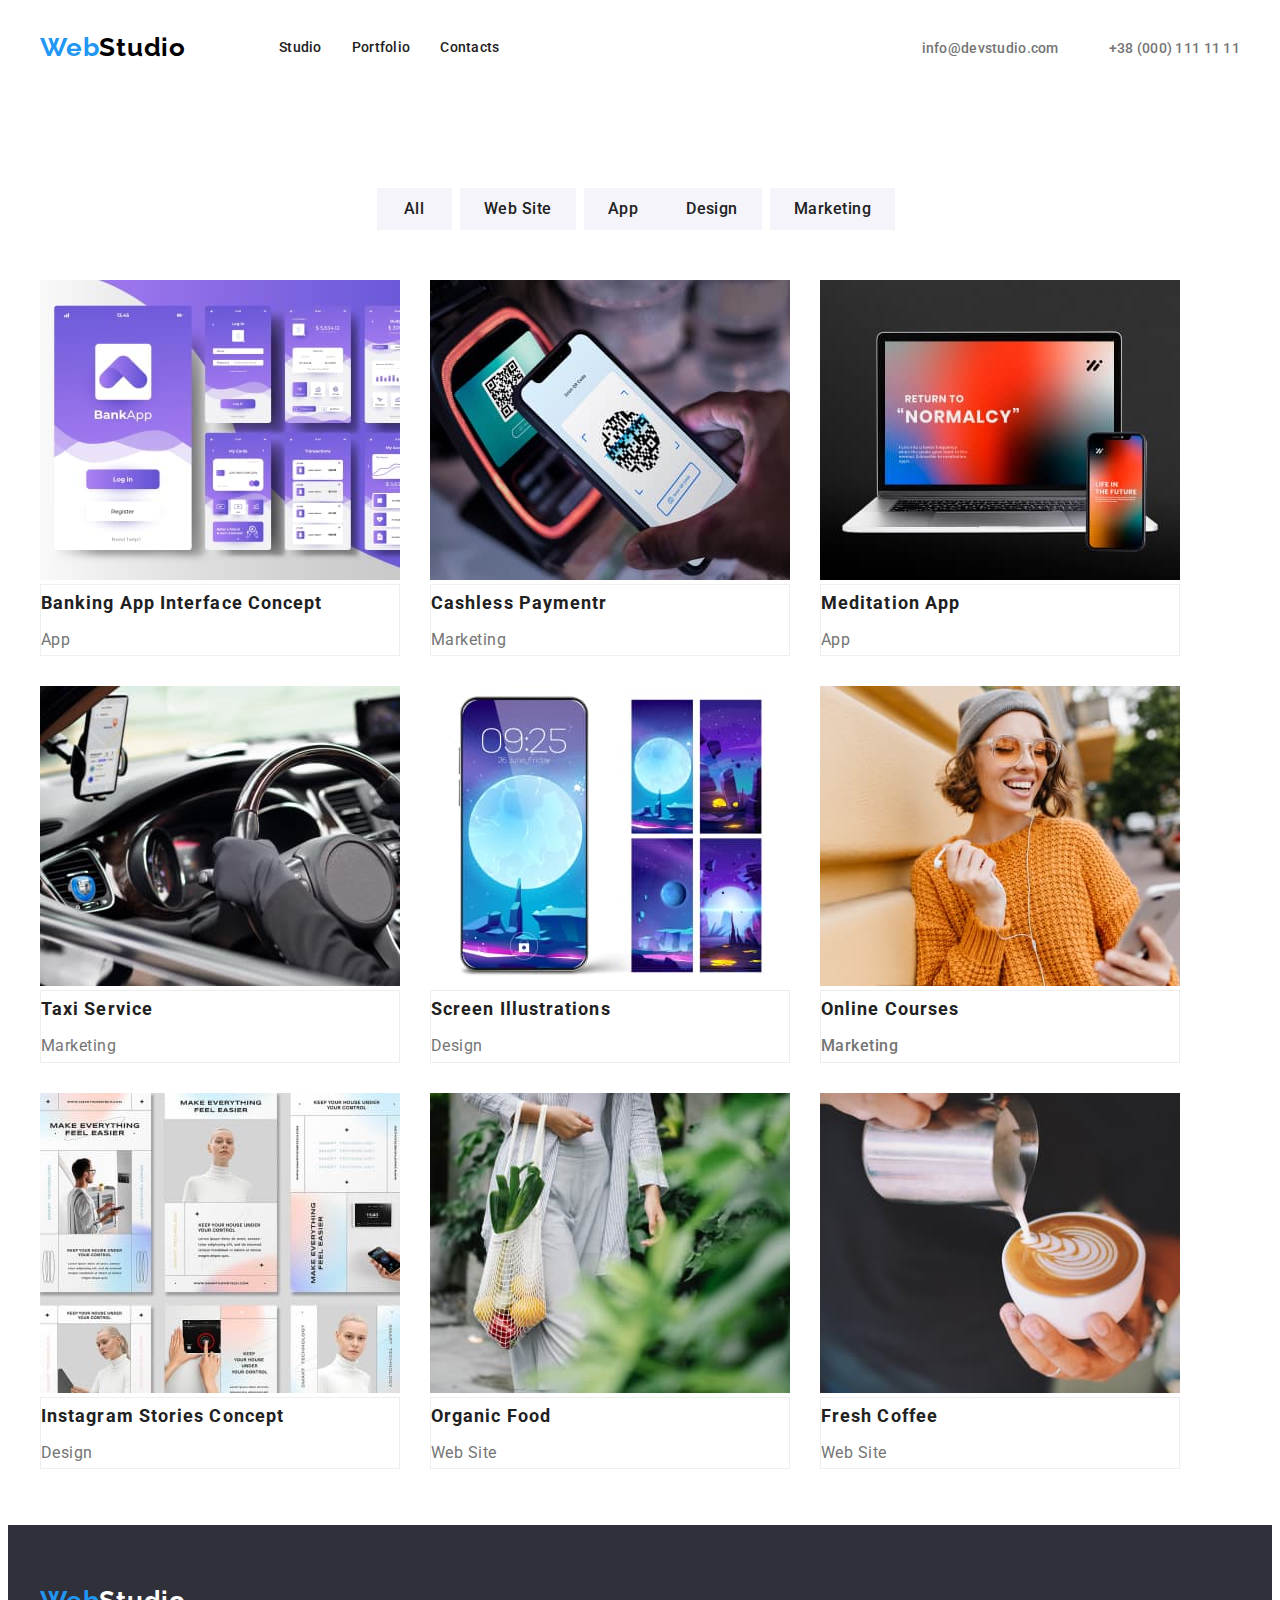
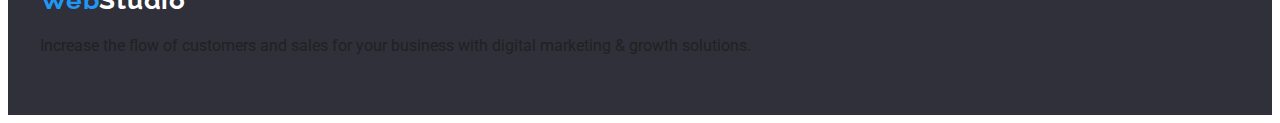
==== commit 58d02ad8: "add-hero-portfolio" ====
--- a/portfolio.html
+++ b/portfolio.html
@@ -1,5 +1,5 @@
 <!DOCTYPE html>
-<html lang="ru">
+<html lang="en">
 <head>
     <meta charset="UTF-8">
     <meta http-equiv="X-UA-Compatible" content="IE=edge">
@@ -24,113 +24,116 @@
            <a href="./index.html" class="logo">Web<span class="logo-link">Studio</span></a>
 
             <ul class="site-nav link">
-                <li class="portfolio-link"><a href="./index.html" class="link ">Студия</a></li>
-                <li class="portfolio-link"> <a href="./portfolio.html" class="link current link">Портфолио</a></li>
-                <li class="portfolio-link"> <a href="" class="link">Контакты</a></li>
+                <li class="portfolio-link"><a href="./index.html" class="link ">Studio</a></li>
+                <li class="portfolio-link"> <a href="./portfolio.html" class="link current link">Portfolio</a></li>
+                <li class="portfolio-link"> <a href="" class="link">Contacts</a></li>
             </ul>
         </nav>
     
         <ul class="list auth-nav">
             <li><a href="mailto:info@devstudio.com" class="contact-class contact-mail link">info@devstudio.com</a></li>
-            <li><a href="tel:380961111111" class="contact-class contact-tel link">+38 096 111 11 11</a></li>
+            <li><a href="tel:380001111111" class="contact-class contact-tel link">+38 (000) 111 11 11</a></li>
         </ul>
         </div>
     </header>
 
     <main class="btn-class">
+        <section class="section-projects">
     <div class="container">
     <ul class="button-list">
-        <li class="btn-item"><button type="button" class="button cursor active-btn">Все</button> </li>
-        <li class="btn-item"><button type="button" class="button cursor">Веб-сайты</button> </li>
-        <li class="btn-item"><button type="button" class="button cursor">Приложения</button> </li>
-        <li class="btn-item"><button type="button" class="button cursor">Дизайн</button> </li>
-        <li class="btn-item"><button type="button" class="button cursor">Маркетинг</button> </li>
+        <li class="btn-item"><button type="button" class="button cursor active-btn">All</button></li>
+        <li class="btn-item"><button type="button" class="button cursor">Web Site</button></li>
+        <li class="btn-item"><button type="button" class="button cursor">App</button></li>
+        <li class="btn-item"><button type="button" class="button cursor">Design</button></li>
+        <li class="btn-item"><button type="button" class="button cursor">Marketing</button></li>
     </ul>
+    </div>
+        </section>
+    <section class="section-masters"> 
+        <div class="container">
+        <ul class="portfolio-list">
+            <li class="portfolio-item"><a href="" class="portfolio-link link">
+                <img src="./images/img-banking-app.jpg" alt="App" widht="370"></a>
+                <div class="masters-item-btn">
+            <h2 class="portfolio-title">Banking App Interface Concept</h2>
+            <p class="title-text">App</p>
+            
+            </div>
+            </li>
 
-    <div class="section"> 
-        <ul class="portfolio-list">
-            <li class="portfolio-item"><a href="" class="portfolio-link">
-                <img src="./images/hw-2-1.jpg" alt="Наши люди различаются" widht="370">
+            <li class="portfolio-item"><a href="" class="portfolio-link link">
+                <img src="./images/img-cashless-payment.jpg" alt="Marketing" widht="370"></a>
                 <div class="masters-item-btn">
-            <h2 class="portfolio-title">Технокряк</h2>
-            <p class="title-text">Веб-сайт</p>
+            <h2 class="portfolio-title">Cashless Paymentr</h2>
+            <p class="title-text">Marketing</p>
+            
+            </div>
+            </li>
+
+            <li class="portfolio-item"><a href="" class="portfolio-link link">
+                <img src="./images/img-meditation-app.jpg" alt="App" widht="370"></a>
+                <div class="masters-item-btn">
+            <h2 class="portfolio-title">Meditation App</h2>
+            <p class="title-text">App</p>
+            
+            </div>
+            </li>
+
+            <li class="portfolio-item"><a href="" class="portfolio-link link">
+                <img src="./images/img-taxi-servise.jpg" alt=" Marketing" widht="370"></a>
+                <div class="masters-item-btn">
+            <h2 class="portfolio-title">Taxi Service</h2>
+            <p class="title-text">Marketing</p>
+            
+            </div>
+            </li>
+
+            <li class="portfolio-item"><a href="" class="portfolio-link link">
+                <img src="./images/img-screen-illustrations.jpg" alt="Design" widht="370"></a>
+                <div class="masters-item-btn">
+            <h2 class="portfolio-title">Screen Illustrations</h2>
+            <p class="title-text">Design</p>
+            
+            </div>
+            </li>
+
+            <li class="portfolio-item"><a href="" class="portfolio-link link">
+                <img src="./images/img-online-courses.jpg" alt="Marketing" widht="370">
+                <div class="masters-item-btn">
+            <h2 class="portfolio-title">Online Courses</h2>
+            <p class="title-text">Marketing</p>
+            
+            </div>
+            </li>
+
+            <li class="portfolio-item"><a href="" class="portfolio-link link">
+                <img src="./images/img-instagram-stories.jpg" alt="Design" widht="370"></a>
+                <div class="masters-item-btn">
+            <h2 class="portfolio-title">Instagram Stories Concept</h2>
+            <p class="title-text">Design</p>
             </a>
             </div>
             </li>
 
-            <li class="portfolio-item"><a href="" class="portfolio-link">
-                <img src="./images/hw2-2.jpg" alt="Постер" widht="370">
+            <li class="portfolio-item"><a href="" class="portfolio-link link">
+                <img src="./images/img-organic-food.jpg" alt="Web Site" widht="370"></a>
                 <div class="masters-item-btn">
-            <h2 class="portfolio-title">Постер New Orlean vs Golden Star</h2>
-            <p class="title-text">Дизайн</p>
-            </a>
+            <h2 class="portfolio-title">Organic Food</h2>
+            <p class="title-text">Web Site</p>
+            
             </div>
             </li>
 
-            <li class="portfolio-item"><a href="" class="portfolio-link">
-                <img src="./images/hw2-3.jpg" alt="Ресторан" widht="370">
+            <li class="portfolio-item"><a href="" class="portfolio-link link">
+                <img src="./images/img-fresh-cofee.jpg" alt="Web Site" widht="370"></a>
                 <div class="masters-item-btn">
-            <h2 class="portfolio-title">Ресторан Seafood</h2>
-            <p class="title-text">Приложение</p>
-            </a>
+            <h2 class="portfolio-title">Fresh Coffee</h2>
+            <p class="title-text">Web Site</p>
+            
             </div>
             </li>
-
-            <li class="portfolio-item"><a href="" class="portfolio-link">
-                <img src="./images/hw2-4.jpg" alt=" Маркетинг" widht="370">
-                <div class="masters-item-btn">
-            <h2 class="portfolio-title">Проект Prime</h2>
-            <p class="title-text">Маркетинг</p>
-            </a>
             </div>
-            </li>
-
-            <li class="portfolio-item"><a href="" class="portfolio-link">
-                <img src="./images/hw2-5.jpg" alt="Приложения" widht="370">
-                <div class="masters-item-btn">
-            <h2 class="portfolio-title">Проект Boxes</h2>
-            <p class="title-text">Приложение</p>
-            </a>
-            </div>
-            </li>
-
-            <li class="portfolio-item"><a href="" class="portfolio-link">
-                <img src="./images/hw2-6.jpg" alt="Сайты" widht="370">
-                <div class="masters-item-btn">
-            <h2 class="portfolio-title">Inspiration has no Borders</h2>
-            <p class="title-text">Веб-сайт</p>
-            </a>
-            </div>
-            </li>
-
-            <li class="portfolio-item"><a href="" class="portfolio-link">
-                <img src="./images/hw2-7.jpg" alt="Дизайн изданий" widht="370">
-                <div class="masters-item-btn">
-            <h2 class="portfolio-title">Издание Limited Edition</h2>
-            <p class="title-text">Дизайн</p>
-            </a>
-            </div>
-            </li>
-
-            <li class="portfolio-item"><a href="" class="portfolio-link">
-                <img src="./images/hw2-8.jpg" alt="Маркетинговые проекты" widht="370">
-                <div class="masters-item-btn">
-            <h2 class="portfolio-title">Проект LAB</h2>
-            <p class="title-text">Маркетинг</p>
-            </a>
-            </div>
-            </li>
-
-            <li class="portfolio-item"><a href="" class="portfolio-link">
-                <img src="./images/hw2-9.jpg" alt="Наши приложения" widht="370">
-                <div class="masters-item-btn">
-            <h2 class="portfolio-title">Growing Business</h2>
-            <p class="title-text">Приложение</p>
-            </a>
-            </div>
-            </li>
         </ul>
-        </div>
         </section>
     </main>
     <footer class="footer">
@@ -138,23 +141,7 @@
             <ul class="logo-item">
             <li class="logo"><a href="./index.html" class="logo">Web<span class="logo-class">Studio</span></a></li>
         </ul>
-        <address class="adress-list">
-            <ul class="adress-list-item">
-            <li class="adress-location">
-                <a href="https://go.2gis.com/h8wkb8" class="location link" target="_blank" rel="noopener noreferrer">г. Киев, пр-т Леси
-                    Украинки, 26
-                </a>
-            </li>
-            <li class="adress-location">
-                <a href="mailto:info@example.com" class="contact link" target="_blank" rel="noopener noreferrer">info@example.com
-                </a>
-            </li>
-            <li class="adress-location">
-                <a href="tel:+380991111111" class="contact link" target="_blank" rel="noopener noreferrer">+38 099 111 11 11
-                </a>
-            </li>
-            </ul>
-        </address>
+        <p>Increase the flow of customers and sales for your business with digital marketing & growth solutions.</p>
         </div>
         </div>
     </footer>
--- a/css/styles.css
+++ b/css/styles.css
@@ -348,6 +348,10 @@
 .masters-item-bottom {
   padding-top: 30px;
   padding-bottom: 30px;
+  background: #ffffff;
+  box-shadow: 0px 1px 3px rgba(0, 0, 0, 0.12), 0px 1px 1px rgba(0, 0, 0, 0.14),
+    0px 2px 1px rgba(0, 0, 0, 0.2);
+  border-radius: 0px 0px 4px 4px;
 }
 /* -----------------ADRESS -----------------------*/
 .footer {
@@ -527,6 +531,9 @@
 
 .button {
   font-family: inherit;
+  min-width: 73px;
+  min-height: 38px;
+  padding: 6px 22px;
 }
 
 .btn-class {
@@ -554,12 +561,12 @@
   color: var(--black-text-color);
   background-color: #f5f4fa;
   border-radius: 4px;
-  box-shadow: 0px 3px 1px rgba(0, 0, 0, 0.1), 0px 1px 2px rgba(0, 0, 0, 0.08),
+  /* box-shadow: 0px 3px 1px rgba(0, 0, 0, 0.1), 0px 1px 2px rgba(0, 0, 0, 0.08),
     0px 2px 2px rgba(0, 0, 0, 0.12);
   border-width: 0px;
   padding: 6px 22px;
   display: inline-block;
-  border: 1px solid transparent;
+  border: 1px solid transparent; */
   text-align: center;
 }
 
@@ -568,7 +575,18 @@
   color: #ffffff;
   background-color: #2196f3;
 }
-
+/* ---------Portfolio---------- */
+
+.portfolio-list {
+  display: flex;
+  flex-wrap: wrap;
+}
+
+.masters-item-btn {
+  background: #ffffff;
+  border: 1px solid #eeeeee;
+  box-sizing: border-box;
+}
 .portfolio-title {
   color: var(--primary-text-color);
   font-weight: bold;
@@ -576,6 +594,7 @@
   line-height: 2;
   letter-spacing: 0.06em;
   text-decoration: none;
+  margin-bottom: 4px;
 }
 .title-text {
   color: var(--title-text-color);
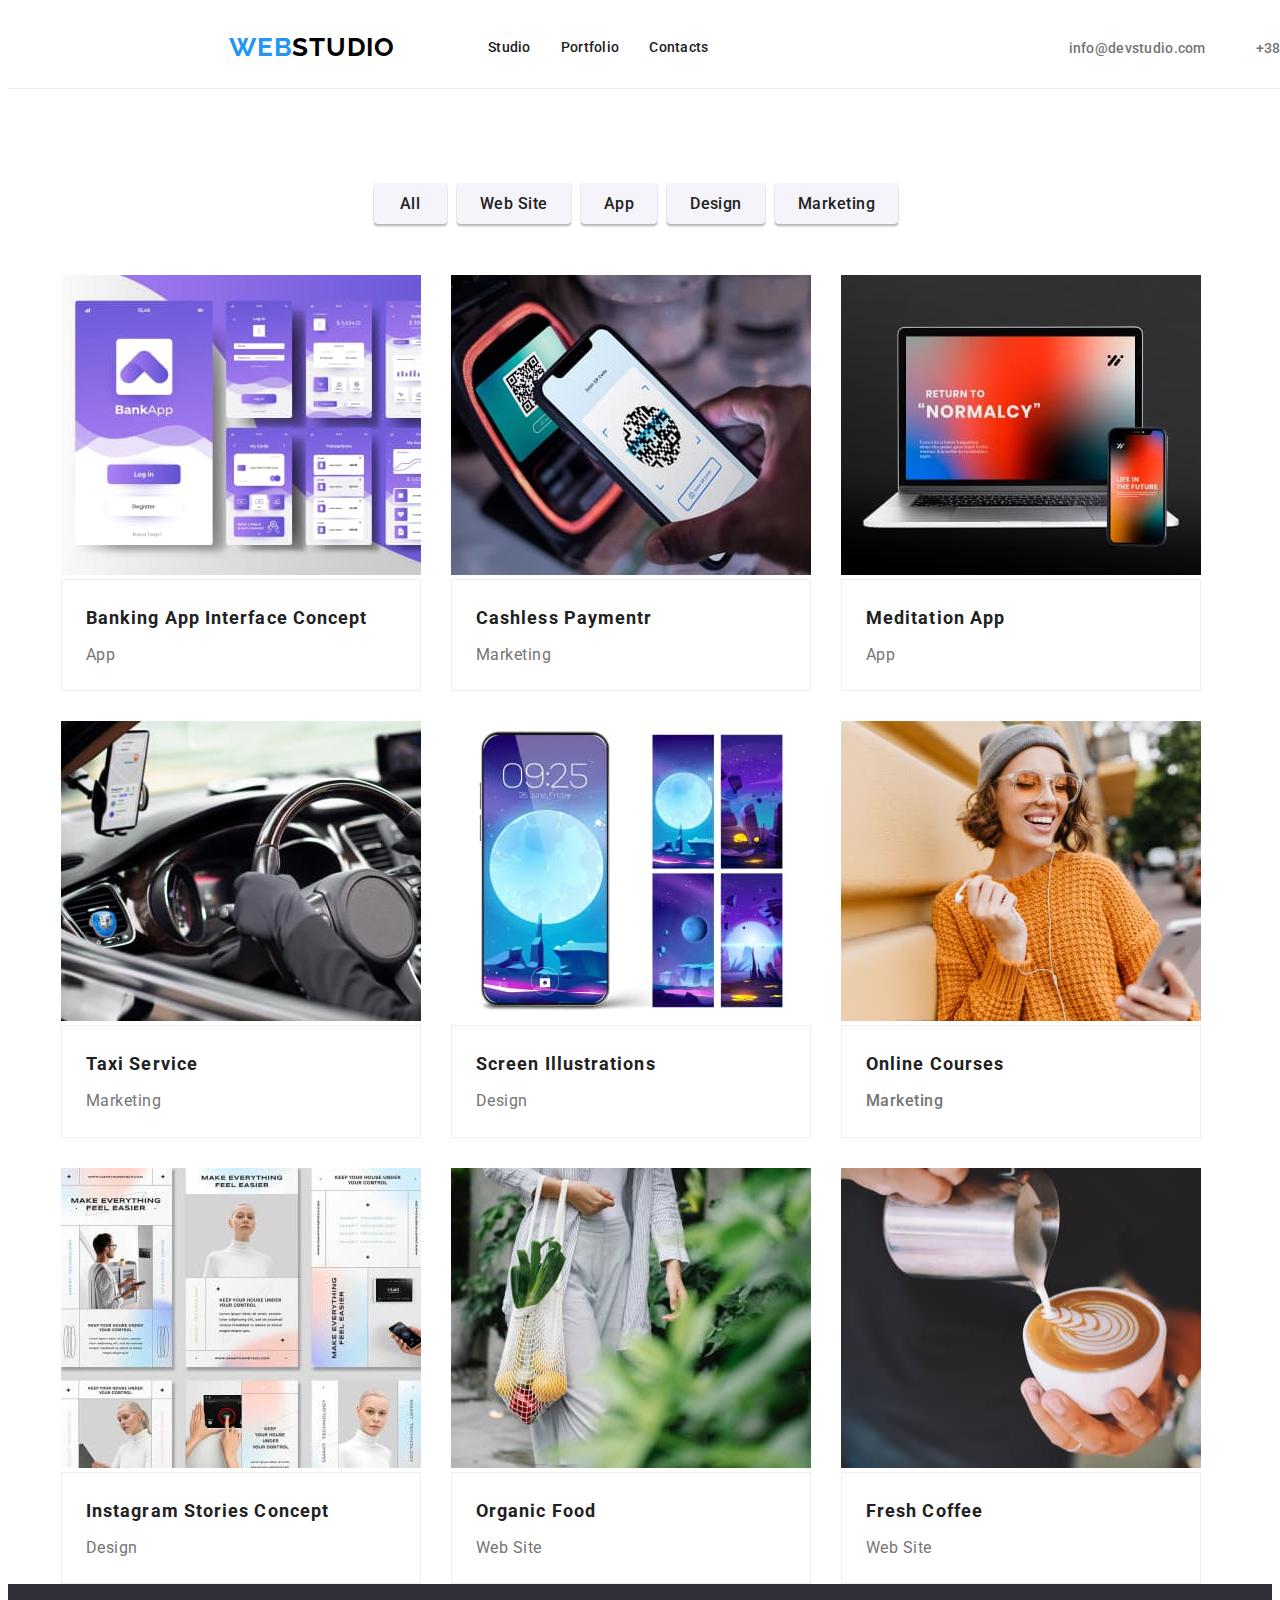
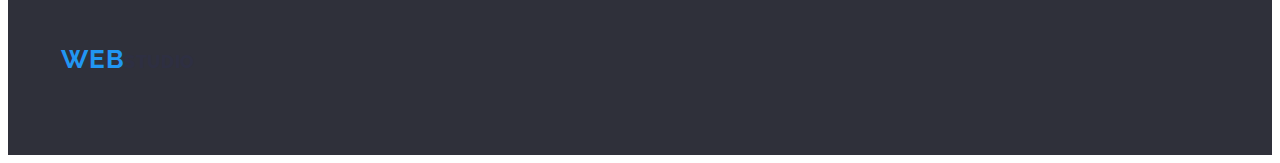
==== commit daa3006f: "section" ====
--- a/portfolio.html
+++ b/portfolio.html
@@ -21,7 +21,7 @@
     <header class="portfolio-header">
         <div class="container header-portfolio-container">
         <nav class="header-portfolio">
-           <a href="./index.html" class="logo">Web<span class="logo-link">Studio</span></a>
+           <a href="./index.html" class="logo">WEB<span class="logo-link">STUDIO</span></a>
 
             <ul class="site-nav link">
                 <li class="portfolio-link"><a href="./index.html" class="link ">Studio</a></li>
@@ -139,9 +139,9 @@
     <footer class="footer">
         <div class="container">
             <ul class="logo-item">
-            <li class="logo"><a href="./index.html" class="logo">Web<span class="logo-class">Studio</span></a></li>
+            <li class="logo"><a href="./index.html" class="logo">WEB<span class="logo-class">STUDIO</span></a></li>
         </ul>
-        <p>Increase the flow of customers and sales for your business with digital marketing & growth solutions.</p>
+        <p class="page-text>Increase the flow of customers and sales for your business with digital marketing & growth solutions.</p>
         </div>
         </div>
     </footer>
--- a/css/styles.css
+++ b/css/styles.css
@@ -21,9 +21,9 @@
 }
 
 .container {
-  width: 1200px;
-  padding-left: 15px;
-  padding-right: 15px;
+  width: 1158px;
+  padding-left: 8px;
+  padding-right: 8px;
   margin: 0 auto;
 }
 
@@ -35,17 +35,17 @@
 /* Студия */
 
 :root {
-  --main-title-color: #ffffff;
-  --second-title-color: #212121;
-  --main-header-color: #757575;
-  --second-text-color: #ffffff;
+  --main-title-color: 
+  --second-title-color: 
+  --main-header-color: 
+  --second-text-color: 
   --third-text-color: rgba(255, 255, 255, 0.6);
-  --four-text-color: #757575;
-  --accent-first-color: #2196f3;
-  --accent-second-color: #000000;
-  --accent-third-color: #ffffff;
-  --main-btn-color: #ffffff;
-  --header-text-color: #212121;
+  --four-text-color: 
+  --accent-first-color:
+  --accent-second-color:
+  --accent-third-color: 
+  --main-btn-color: 
+  --header-text-color: 
 }
 
 body {
@@ -71,7 +71,8 @@
 /* --------------HEADER---------------- */
 
 .header {
-  background: #ffffff;
+  background: #FFFFFF;
+  border-bottom: 1px solid #E7E9FC;
   padding-top: 24px;
   padding-bottom: 25px;
 }
@@ -88,10 +89,10 @@
 
 .link {
   font-weight: 500;
-  font-size: 14px;
-  line-height: 1.14;
-  letter-spacing: 0.02em;
-  color: var(--header-text-color);
+  font-size: 16px;
+  line-height: 1.5;
+  letter-spacing: 0.02em;
+  color: #404BBF;
 }
 
 .header-list {
@@ -105,17 +106,36 @@
 .header-connect:not(:last-child) {
   margin-right: 50px;
 }
+
+.logo {
+  color: #4D5AE5;
+  font-family: Raleway, sans-serif;
+  font-weight: 800;
+  font-size: 18px;
+  line-height: 1.16;
+  letter-spacing: 0.03em;
+  margin-right: 93px;
+  /* color: var(--second-text-color); */
+}
+
+.logo .logo-class {
+  color: #2E2F42;
+  letter-spacing: 0.03em;
+  font-weight: 800;
+  font-size: 18px;
+  line-height: 1.16;
+}
 .header-link-current {
   font-weight: 500;
-  font-size: 14px;
-  line-height: 1.14;
-  letter-spacing: 0.02em;
-  color: var(--accent-first-color);
+  font-size: 16px;
+  line-height: 1.5;
+  letter-spacing: 0.02em;
+  color: #404BBF;
 }
 
 .link:hover,
 .link:focus {
-  color: var(--accent-first-color);
+  color: #404BBF;
 }
 
 .header-connect {
@@ -125,51 +145,27 @@
 
 .header-mail {
   font-style: normal;
-  font-weight: 500;
-  font-size: 14px;
-  line-height: 1.14;
-  letter-spacing: 0.02em;
-  color: var(--accent-first-color);
+  font-weight: 400;
+  font-size: 16px;
+  line-height: 1.5;
+  letter-spacing: 0.02em;
+  color: #404BBF;
 }
 
 .header-tel {
   font-style: normal;
-  font-weight: 500;
-  font-size: 14px;
-  line-height: 1.14;
-  letter-spacing: 0.02em;
-  color: var(--main-header-color);
+  font-weight: 400;
+  font-size: 16px;
+  line-height: 1.5;
+  letter-spacing: 0.02em;
+  color: #404BBF;
   margin-left: 50px;
 }
 
-.logo {
-  color: var(--accent-first-color);
-  font-family: Raleway, sans-serif;
-  font-weight: bold;
-  font-size: 16px;
-  line-height: 1.88;
-  letter-spacing: 0.06em;
-  margin-right: 93px;
-  /* color: var(--second-text-color); */
-}
-
-.logo .span {
-  color: #000000;
-}
-
-.header-navigation .logo-class {
-  color: var(--accent-second-color);
-  font-family: Raleway, sans-serif;
-  letter-spacing: 0.03em;
-  font-weight: bold;
-  font-size: 26px;
-  line-height: 1.2;
-  /* margin-right: 93px; */
-}
 /* ------------------Hero----------------------------  */
 
 .hero {
-  background: #2f303a;
+  background: #2E2F42;
   padding-top: 200px;
   padding-bottom: 200px;
 }
@@ -179,24 +175,25 @@
 }
 
 .hero-list {
-  font-weight: 900;
-  font-size: 44px;
-  line-height: 1.36;
-  letter-spacing: 0.06em;
-  color: var(--main-title-color);
+  font-weight: 700;
+  font-size: 56px;
+  line-height: 1.07;
+  letter-spacing: 0.02em;
+  color: #FFFFFF;
   width: 696px;
   margin: 0 auto;
   text-align: center;
 }
 
 .hero-btn {
-  font-weight: bold;
-  font-size: 16px;
-  line-height: 1.88;
-  letter-spacing: 0.06em;
-  color: var(--accent-third-color);
-  background-color: var(--accent-first-color);
+  font-weight: 500;
+  font-size: 16px;
+  line-height: 1.5;
+  letter-spacing: 0.04em;
+  color:#FFFFFF;
+  background-color: #4D5AE5;
   border-radius: 4px;
+  border: none;
   display: inline-block;
   padding: 10px 32px;
   border: 1px solid transparent;
@@ -215,12 +212,12 @@
   text-align: center;
 }
 .header-list .current {
-  color: var(--main-btn-color);
+  color: #404BBF;
 }
 
 .hero-btn:hover,
 .hero-btn:focus {
-  color: var(--main-btn-color);
+  background: #404BBF;
 }
 
 /* --------------SECTION --------------------*/
@@ -228,6 +225,7 @@
 .section {
   padding-top: 94px;
   padding-bottom: 94px;
+  background: #E5E5E5;
 }
 
 .masters-item-bottom {
@@ -248,70 +246,74 @@
 }
 
 .section-pre-title {
-  font-weight: bold;
-  font-size: 14px;
-  line-height: 1.14;
-  letter-spacing: 0.03em;
-  color: var(--second-title-color);
+  font-weight: 500;
+  font-size: 20px;
+  line-height: 1.2;
+  letter-spacing: 0.02em;
+  color: #2E2F42;
   text-transform: uppercase;
   margin-bottom: 10px;
 }
 
 .section-after-title {
-  font-size: 14px;
-  line-height: 24px;
-  letter-spacing: 0.03em;
-  color: var(--four-text-color);
+  font-weight: 400;
+  font-size: 16px;
+  line-height: 1.5;
+  letter-spacing: 0.02em;
+  color:#434455;
   width: 270px;
 }
 
 /* ----------------WORK---------------- */
 .work-section {
-  background: #e5e5e5;
+  /* background: #e5e5e5;
+  padding-top: 94px; */
+  padding-bottom: 94px;
+  background: #E5E5E5;
+}
+
+.about-container {
+  text-align: center;
+}
+
+.about-list {
+  display: flex;
+  margin-left: -30px;
+}
+
+.work-list {
+  display: flex;
+  flex-wrap: wrap;
+  margin-left: 30px;
+}
+.about-title {
+  font-weight: 700;
+  font-size: 36px;
+  line-height: 1.11;
+  letter-spacing: 0.02em;
+  color:#2E2F42;
+  margin: 0 auto;
+  margin-bottom: 50px;
+}
+
+/*------------------- COMMAND-------------------------- */
+.command-section {
+  background: #F4F4FD;
   padding-top: 94px;
   padding-bottom: 94px;
 }
 
-.about-container {
-  text-align: center;
-}
-
-.about-list {
-  display: flex;
-  margin-left: -30px;
-}
-
-.work-list {
-  display: flex;
-  flex-wrap: wrap;
-  margin-left: 30px;
-}
-.about-title {
-  font-weight: bold;
-  font-size: 36px;
-  line-height: 1.17;
-  letter-spacing: 0.03em;
-  color: var(--second-title-color);
-  margin-bottom: 50px;
-}
-
-/*------------------- COMMAND-------------------------- */
-.command-section {
-  background: #f5f4fa;
-  padding-top: 94px;
-  padding-bottom: 94px;
-}
-
 .command-container {
   text-align: center;
 }
 
 .command-title {
-  font-weight: bold;
+  font-weight: 700;
   font-size: 36px;
-  line-height: 1.17;
-  letter-spacing: 0.03em;
-  color: var(--second-title-color);
+  line-height: 1.11;
+  letter-spacing: 0.02em;
+  color:#2E2F42;
+  margin: 0 auto;
   margin-bottom: 50px;
 }
 
@@ -325,24 +327,28 @@
   flex-basis: calc(100% / 4 -30px);
   margin-left: 30px;
   margin-bottom: 30px;
+  background: #FFFFFF;
+    box-shadow: 0px 1px 6px rgba(46, 47, 66, 0.08), 0px 1px 1px rgba(46, 47, 66, 0.16), 0px 2px 1px rgba(46, 47, 66, 0.08);
+    border-radius: 0px 0px 4px 4px;
 }
 
 .command-pre-title {
   font-weight: 500;
-  font-size: 16px;
-  line-height: 1.19;
-  letter-spacing: 0.03em;
-  color: var(--second-title-color);
-  margin-top: 10px;
-}
-
-.command-text {
-  font-size: 16px;
-  line-height: 1.19;
-  letter-spacing: 0.03em;
-  color: var(--four-text-color);
+  font-size: 20px;
+  line-height: 1.2;
+  letter-spacing: 0.02em;
+  color: #2E2F42;
+  margin-bottom: 10px;
+}
+
+.command-pre-text {
+  font-weight: 400;
+  font-size: 16px;
+  line-height: 1.2;
+  letter-spacing: 0.02em;
+  color:#434455;
   text-align: center;
-  margin-bottom: 30px;
+  /* margin-bottom: 30px; */
 }
 
 .masters-item-bottom {
@@ -355,44 +361,43 @@
 }
 /* -----------------ADRESS -----------------------*/
 .footer {
-  background: #2f303a;
+  background: #2E2F42;
   padding-top: 60px;
   padding-bottom: 60px;
 }
 
 .logo-list .logo-class {
+  color: var(--accent-third-color);
+  font-weight: 800;
+  font-size: 18px;
+  line-height: 1.16;
+  letter-spacing: 0.03em;
+}
+
+.logo-list .logo {
+  font-weight: 800;
+  font-size: 18px;
+  line-height: 1.16;
+  letter-spacing: 0.03em;
   color: var(--accent-first-color);
-  font-weight: bold;
-  font-size: 26px;
-  line-height: 1.2;
-  letter-spacing: 0.03em;
-}
-
-.logo-list .logo {
-  font-weight: bold;
-  font-size: 26px;
-  line-height: 1.2;
-  letter-spacing: 0.03em;
-  color: var(--accent-third-color);
   margin-bottom: 20px;
 }
 
-.contacts-list .contacts-link-item {
-  font-style: normal;
-  font-size: 14px;
-  line-height: 1.71;
-  letter-spacing: 0.03em;
-  color: var(--third-text-color);
-  margin-bottom: 9px;
-}
-
-.contacts-list .contacts-link-list {
-  font-style: normal;
-  font-size: 14px;
-  line-height: 24px;
-  letter-spacing: 0.03em;
-  color: var(--main-btn-color);
-  margin-bottom: 9px;
+.footer-page {
+  font-weight: 400;
+    font-size: 16px;
+    line-height: 1.5;
+    letter-spacing: 0.02em;
+    color: #F4F4FD;
+    padding-bottom: 100px;
+    padding-left: 148px;
+}
+
+.logo-list {
+  width: 264px;
+  padding-top: 100px;
+  padding-left: 148px;
+  margin-bottom: 16px;
 }
 
 /* --------------------Портфолио ----------------------------*/
@@ -407,6 +412,7 @@
   color: var(--primary-text-color);
   font-family: Roboto, sans-serif;
 }
+
 .a {
   text-decoration: none;
 }
@@ -421,6 +427,8 @@
   background: #ffffff;
   padding-top: 24px;
   padding-bottom: 25px;
+  border-bottom: 1px solid #ececec;
+  width: 1600px;
 }
 
 .header-portfolio {
@@ -431,6 +439,7 @@
 .header-portfolio-container {
   display: flex;
   align-items: center;
+  /* padding-bottom: 94px; */
 }
 
 .link {
@@ -528,22 +537,21 @@
 }
 
 /* -----------BUTTON -------------------*/
+.section-projects {
+  padding-top: 94px;
+}
 
 .button {
   font-family: inherit;
   min-width: 73px;
   min-height: 38px;
-  padding: 6px 22px;
-}
-
-.btn-class {
-  padding-top: 100px;
-  padding-bottom: 56px;
-}
+  /* padding: 6px 22px; */
+}
+
 .button-list {
   display: flex;
   justify-content: center;
-  margin-bottom: 50px;
+  /* margin-bottom: 50px; */
 }
 .btn-item {
   margin-right: 8px;
@@ -561,12 +569,12 @@
   color: var(--black-text-color);
   background-color: #f5f4fa;
   border-radius: 4px;
-  /* box-shadow: 0px 3px 1px rgba(0, 0, 0, 0.1), 0px 1px 2px rgba(0, 0, 0, 0.08),
+  box-shadow: 0px 3px 1px rgba(0, 0, 0, 0.1), 0px 1px 2px rgba(0, 0, 0, 0.08),
     0px 2px 2px rgba(0, 0, 0, 0.12);
   border-width: 0px;
-  padding: 6px 22px;
+  /* padding: 6px 22px; */
   display: inline-block;
-  border: 1px solid transparent; */
+  border: 1px solid transparent;
   text-align: center;
 }
 
@@ -576,6 +584,9 @@
   background-color: #2196f3;
 }
 /* ---------Portfolio---------- */
+.section-masters {
+  margin-top: 50px;
+}
 
 .portfolio-list {
   display: flex;
@@ -583,9 +594,11 @@
 }
 
 .masters-item-btn {
+  cursor: pointer;
   background: #ffffff;
   border: 1px solid #eeeeee;
   box-sizing: border-box;
+  padding: 20px 24px;
 }
 .portfolio-title {
   color: var(--primary-text-color);
@@ -701,13 +714,13 @@
   text-decoration: none;
   border: 1px solid transparent;
 }
-.btn-item:nth-child(3n) {
+/* .btn-item:nth-child(3n) {
   margin-right: 0;
 }
 
 .btn-item:nth-last-child(-n + 3) {
   margin-bottom: 0;
-}
+} */
 /* ------IMAGES----------- */
 
 .portfolio-list {
@@ -794,3 +807,7 @@
   letter-spacing: 0.03em;
   margin-bottom: 9px;
 }
+
+.adress-location {
+  margin-bottom: 9px;
+}
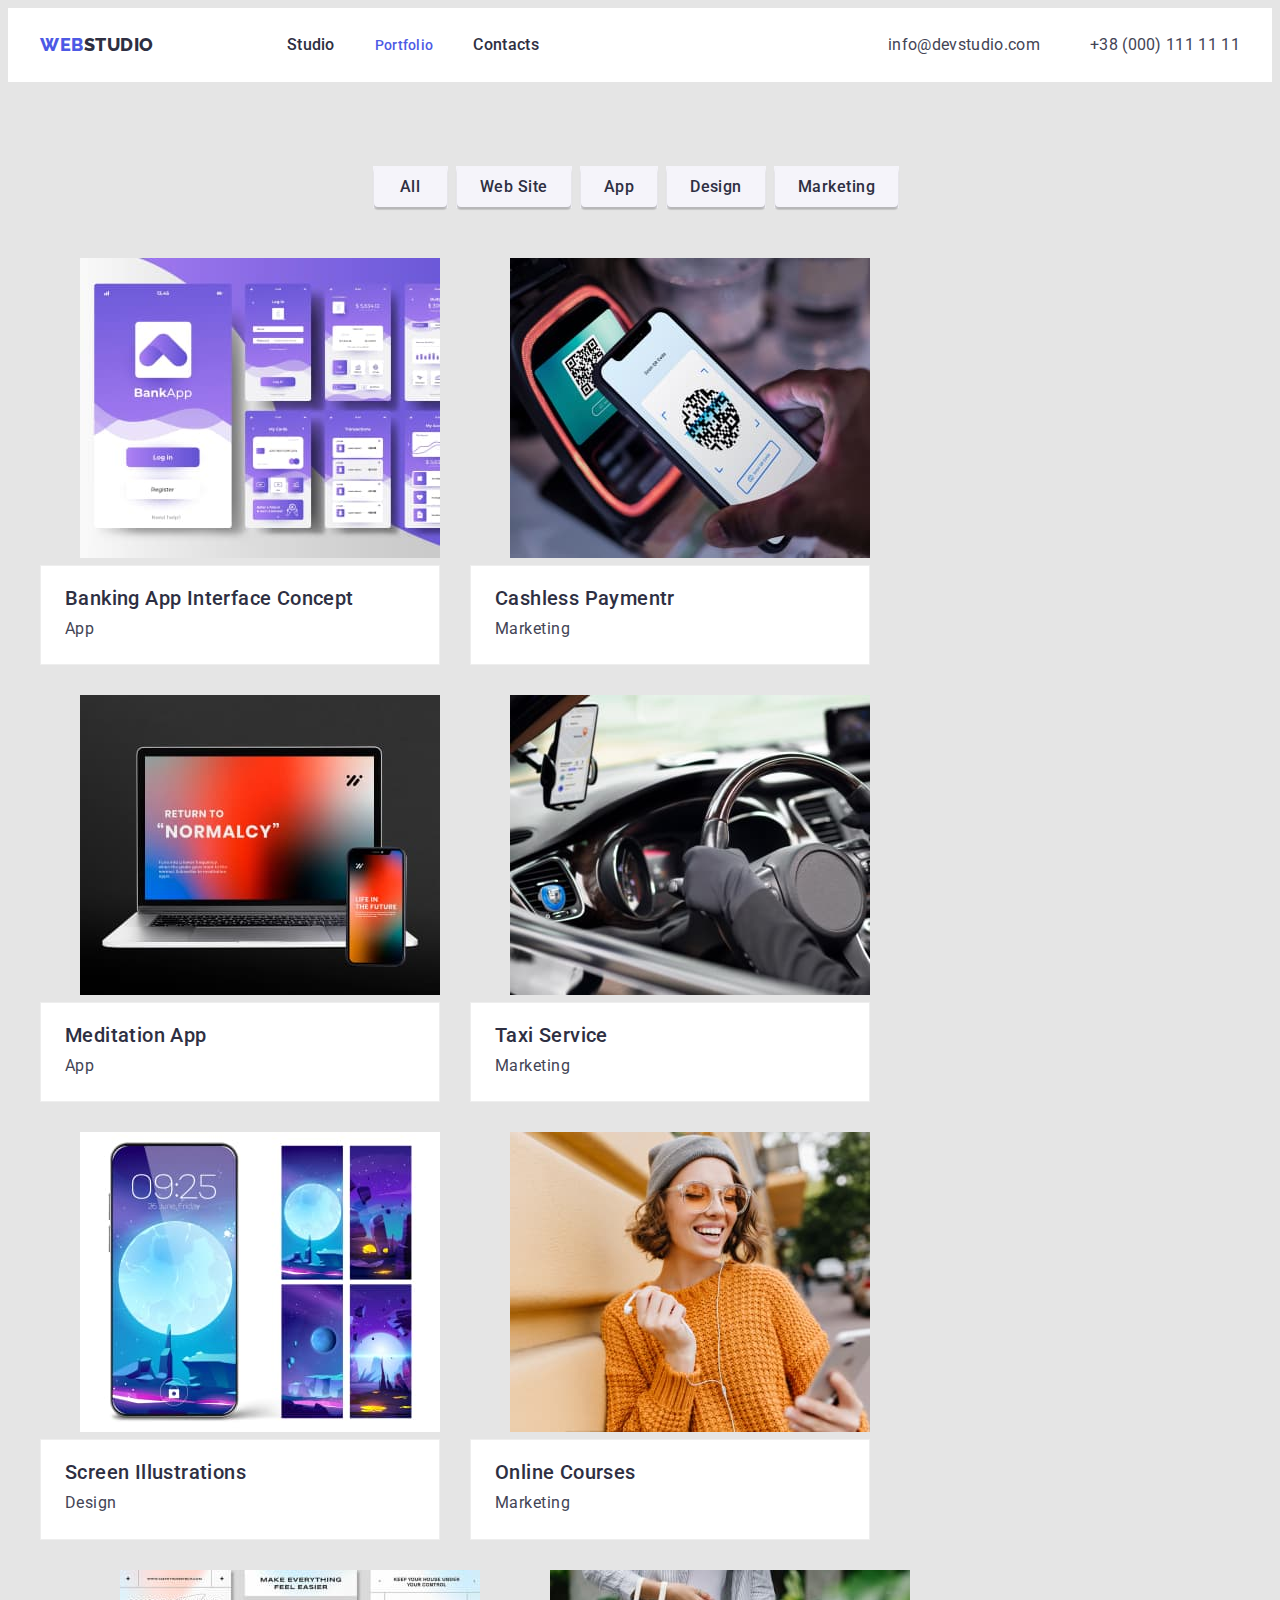
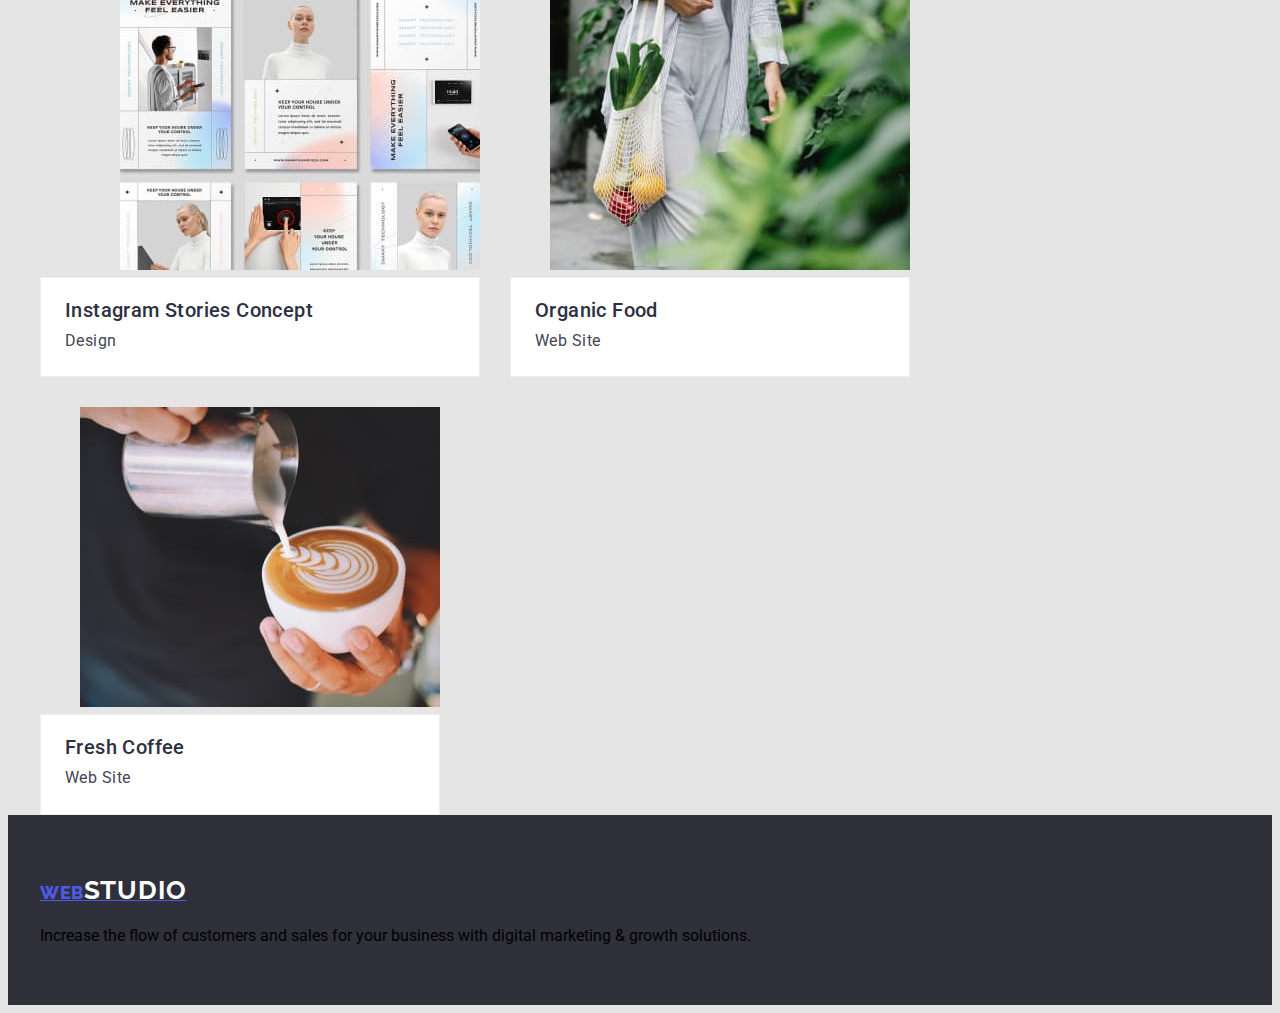
==== commit 09fd5832: "portfolio" ====
--- a/portfolio.html
+++ b/portfolio.html
@@ -21,11 +21,11 @@
     <header class="portfolio-header">
         <div class="container header-portfolio-container">
         <nav class="header-portfolio">
-           <a href="./index.html" class="logo">WEB<span class="logo-link">STUDIO</span></a>
+           <a href="./index.html" class="logo link">WEB<span class="logo-link link">STUDIO</span></a>
 
             <ul class="site-nav link">
                 <li class="portfolio-link"><a href="./index.html" class="link ">Studio</a></li>
-                <li class="portfolio-link"> <a href="./portfolio.html" class="link current link">Portfolio</a></li>
+                <li class="portfolio-link"> <a href="./portfolio.html" class="link-current link">Portfolio</a></li>
                 <li class="portfolio-link"> <a href="" class="link">Contacts</a></li>
             </ul>
         </nav>
@@ -141,7 +141,7 @@
             <ul class="logo-item">
             <li class="logo"><a href="./index.html" class="logo">WEB<span class="logo-class">STUDIO</span></a></li>
         </ul>
-        <p class="page-text>Increase the flow of customers and sales for your business with digital marketing & growth solutions.</p>
+        <p>Increase the flow of customers and sales for your business with digital marketing & growth solutions.</p>
         </div>
         </div>
     </footer>
--- a/css/styles.css
+++ b/css/styles.css
@@ -21,9 +21,9 @@
 }
 
 .container {
-  width: 1158px;
-  padding-left: 8px;
-  padding-right: 8px;
+  width: 1200px;
+  padding-left: 15px;
+  padding-right: 15px;
   margin: 0 auto;
 }
 
@@ -35,17 +35,16 @@
 /* Студия */
 
 :root {
-  --main-title-color: 
-  --second-title-color: 
-  --main-header-color: 
-  --second-text-color: 
+  --main-title-color: #FFFFFF;
+  --second-title-color: #212121;
+  --main-header-color: #434455;
+  --second-text-color: #ffffff;
   --third-text-color: rgba(255, 255, 255, 0.6);
-  --four-text-color: 
-  --accent-first-color:
-  --accent-second-color:
-  --accent-third-color: 
-  --main-btn-color: 
-  --header-text-color: 
+  --four-text-color: #757575;
+  --accent-first-color: #4D5AE5;
+  --accent-second-color:#404BBF; 
+  --main-btn-color: #404BBF;
+  --header-text-color: #2E2F42;;
 }
 
 body {
@@ -72,8 +71,7 @@
 
 .header {
   background: #FFFFFF;
-  border-bottom: 1px solid #E7E9FC;
-  padding-top: 24px;
+  padding-top: 25px;
   padding-bottom: 25px;
 }
 
@@ -92,7 +90,8 @@
   font-size: 16px;
   line-height: 1.5;
   letter-spacing: 0.02em;
-  color: #404BBF;
+  color: var(--header-text-color);
+  text-decoration: none;
 }
 
 .header-list {
@@ -100,72 +99,75 @@
 }
 
 .header-item {
-  margin-left: 30px;
+  margin-left: 40px;
 }
 
 .header-connect:not(:last-child) {
   margin-right: 50px;
 }
+.header-link-current {
+  font-weight: 500;
+  font-size: 14px;
+  line-height: 1.14;
+  letter-spacing: 0.02em;
+  color: var(--accent-second-color);
+}
+
+.link:hover,
+.link:focus {
+  color: var(--accent-second-color);
+}
+
+.header-connect {
+  display: flex;
+  margin-left: auto;
+}
+
+.header-mail {
+  font-style: normal;
+  font-weight: 400;
+  font-size: 16px;
+  line-height: 1.5;
+  letter-spacing: 0.02em;
+  color: var(--main-header-color);
+}
+
+.header-tel {
+  font-style: normal;
+  font-weight: 400;
+  font-size: 16px;
+  line-height: 1.5;
+  letter-spacing: 0.02em;
+  color: var(--main-header-color);
+  margin-left: 50px;
+}
 
 .logo {
-  color: #4D5AE5;
+  color: var(--accent-first-color);
   font-family: Raleway, sans-serif;
   font-weight: 800;
   font-size: 18px;
   line-height: 1.16;
   letter-spacing: 0.03em;
   margin-right: 93px;
-  /* color: var(--second-text-color); */
-}
-
-.logo .logo-class {
-  color: #2E2F42;
+}
+
+.logo .span {
+  color: var(--header-text-color);
+}
+
+.header-navigation .logo-class {
+  color: var(--header-text-color);
+  font-family: Raleway, sans-serif;
   letter-spacing: 0.03em;
   font-weight: 800;
   font-size: 18px;
-  line-height: 1.16;
-}
-.header-link-current {
-  font-weight: 500;
-  font-size: 16px;
-  line-height: 1.5;
-  letter-spacing: 0.02em;
-  color: #404BBF;
-}
-
-.link:hover,
-.link:focus {
-  color: #404BBF;
-}
-
-.header-connect {
-  display: flex;
-  margin-left: auto;
-}
-
-.header-mail {
-  font-style: normal;
-  font-weight: 400;
-  font-size: 16px;
-  line-height: 1.5;
-  letter-spacing: 0.02em;
-  color: #404BBF;
-}
-
-.header-tel {
-  font-style: normal;
-  font-weight: 400;
-  font-size: 16px;
-  line-height: 1.5;
-  letter-spacing: 0.02em;
-  color: #404BBF;
-  margin-left: 50px;
-}
-
+  line-height: 1.2;
+}
 /* ------------------Hero----------------------------  */
 
 .hero {
-  background: #2E2F42;
+  background: #2f303a;
   padding-top: 200px;
   padding-bottom: 200px;
 }
@@ -179,7 +181,7 @@
   font-size: 56px;
   line-height: 1.07;
   letter-spacing: 0.02em;
-  color: #FFFFFF;
+  color: var(--main-title-color);
   width: 696px;
   margin: 0 auto;
   text-align: center;
@@ -190,7 +192,7 @@
   font-size: 16px;
   line-height: 1.5;
   letter-spacing: 0.04em;
-  color:#FFFFFF;
+  color: var(--main-title-color);
   background-color: #4D5AE5;
   border-radius: 4px;
   border: none;
@@ -212,20 +214,23 @@
   text-align: center;
 }
 .header-list .current {
-  color: #404BBF;
+  color: var(--main-btn-color);
 }
 
 .hero-btn:hover,
 .hero-btn:focus {
+  color: var(--main-title-color);
   background: #404BBF;
+    box-shadow: 0px 4px 4px rgba(0, 0, 0, 0.15);
+    border-radius: 4px;
 }
 
 /* --------------SECTION --------------------*/
 
 .section {
+  background: #E5E5E5;
   padding-top: 94px;
   padding-bottom: 94px;
-  background: #E5E5E5;
 }
 
 .masters-item-bottom {
@@ -250,7 +255,7 @@
   font-size: 20px;
   line-height: 1.2;
   letter-spacing: 0.02em;
-  color: #2E2F42;
+  color: var(--header-text-color);
   text-transform: uppercase;
   margin-bottom: 10px;
 }
@@ -260,16 +265,14 @@
   font-size: 16px;
   line-height: 1.5;
   letter-spacing: 0.02em;
-  color:#434455;
+  color: var(--main-header-color);
   width: 270px;
 }
 
 /* ----------------WORK---------------- */
 .work-section {
-  /* background: #e5e5e5;
-  padding-top: 94px; */
+  background: #E5E5E5;
   padding-bottom: 94px;
-  background: #E5E5E5;
 }
 
 .about-container {
@@ -291,7 +294,7 @@
   font-size: 36px;
   line-height: 1.11;
   letter-spacing: 0.02em;
-  color:#2E2F42;
+  color: var(--header-text-color);
   margin: 0 auto;
   margin-bottom: 50px;
 }
@@ -312,7 +315,7 @@
   font-size: 36px;
   line-height: 1.11;
   letter-spacing: 0.02em;
-  color:#2E2F42;
+  color: var(--header-text-color);
   margin: 0 auto;
   margin-bottom: 50px;
 }
@@ -324,50 +327,46 @@
   margin-bottom: -30px;
 }
 .command-item {
-  flex-basis: calc(100% / 4 -30px);
+  flex-basis: calc(100% / 4 -24px);
   margin-left: 30px;
   margin-bottom: 30px;
+}
+
+.command-pre-title {
+  font-weight: 500;
+  font-size: 20px;
+  line-height: 1.2;
+  letter-spacing: 0.02em;
+  color: var(--header-text-color);
+  margin-bottom: 10px;
+}
+
+.command-pre-text {
+  font-weight: 400;
+  font-size: 16px;
+  line-height: 1.5;
+  letter-spacing: 0.02em;
+  color: var(--main-header-color);
+  text-align: center;
+  /* margin-bottom: 30px; */
+}
+
+.masters-item-bottom {
+  padding-top: 30px;
+  padding-bottom: 30px;
   background: #FFFFFF;
     box-shadow: 0px 1px 6px rgba(46, 47, 66, 0.08), 0px 1px 1px rgba(46, 47, 66, 0.16), 0px 2px 1px rgba(46, 47, 66, 0.08);
     border-radius: 0px 0px 4px 4px;
 }
-
-.command-pre-title {
-  font-weight: 500;
-  font-size: 20px;
-  line-height: 1.2;
-  letter-spacing: 0.02em;
-  color: #2E2F42;
-  margin-bottom: 10px;
-}
-
-.command-pre-text {
-  font-weight: 400;
-  font-size: 16px;
-  line-height: 1.2;
-  letter-spacing: 0.02em;
-  color:#434455;
-  text-align: center;
-  /* margin-bottom: 30px; */
-}
-
-.masters-item-bottom {
-  padding-top: 30px;
-  padding-bottom: 30px;
-  background: #ffffff;
-  box-shadow: 0px 1px 3px rgba(0, 0, 0, 0.12), 0px 1px 1px rgba(0, 0, 0, 0.14),
-    0px 2px 1px rgba(0, 0, 0, 0.2);
-  border-radius: 0px 0px 4px 4px;
-}
 /* -----------------ADRESS -----------------------*/
 .footer {
   background: #2E2F42;
-  padding-top: 60px;
-  padding-bottom: 60px;
+  padding-top: 100px;
+  padding-bottom: 100px;
 }
 
 .logo-list .logo-class {
-  color: var(--accent-third-color);
+  color: #F4F4FD;
   font-weight: 800;
   font-size: 18px;
   line-height: 1.16;
@@ -380,36 +379,34 @@
   line-height: 1.16;
   letter-spacing: 0.03em;
   color: var(--accent-first-color);
-  margin-bottom: 20px;
-}
-
-.footer-page {
-  font-weight: 400;
+}
+
+.logo-list {
+margin-bottom: 16px;
+}
+
+.page-text {
+    width: 264px;
+    height: 72px;
+    font-weight: 400;
     font-size: 16px;
     line-height: 1.5;
     letter-spacing: 0.02em;
     color: #F4F4FD;
-    padding-bottom: 100px;
-    padding-left: 148px;
-}
-
-.logo-list {
-  width: 264px;
-  padding-top: 100px;
-  padding-left: 148px;
-  margin-bottom: 16px;
-}
+}
+
 
 /* --------------------Портфолио ----------------------------*/
 :root {
-  --primary-text-color: #212121;
-  --title-text-color: #757575;
-  --accent-color: #2196f3;
-  --white-text-color: #ffffff;
-  --black-text-color: #000000;
-}
+  --title-text-color: #434455;
+  --accent-color: #4D5AE5;
+  --accent-second-color: #4D5AE5;
+  --white-text-color: #FFFFFF;
+  --black-text-color: #2E2F42;
+}
+
 body {
-  color: var(--primary-text-color);
+  background: #E5E5E5;
   font-family: Roboto, sans-serif;
 }
 
@@ -421,14 +418,17 @@
   display: block;
   max-width: 100%;
 }
-/* ----------HEADER----------------- */
+
+.link {
+  text-decoration: none;
+}
+
+/* --------------HEADER---------------- */
 
 .portfolio-header {
-  background: #ffffff;
-  padding-top: 24px;
+  background: #FFFFFF;
+  padding-top: 25px;
   padding-bottom: 25px;
-  border-bottom: 1px solid #ececec;
-  width: 1600px;
 }
 
 .header-portfolio {
@@ -439,45 +439,44 @@
 .header-portfolio-container {
   display: flex;
   align-items: center;
-  /* padding-bottom: 94px; */
 }
 
 .link {
+  font-weight: 500;
+  font-size: 16px;
+  line-height: 1.5;
+  letter-spacing: 0.02em;
+  color: var(--black-text-color);
+}
+
+.site-nav {
+  display: flex;
+}
+
+.portfolio-link {
+  font-weight: 500;
+    font-size: 16px;
+    line-height: 1.5
+    letter-spacing: 0.02em;
+    color: var(--black-text-color);
+    margin-left: 40px;
+}
+
+.auth-nav:not(:last-child) {
+  margin-right: 50px;
+}
+
+.link-current {
   font-weight: 500;
   font-size: 14px;
   line-height: 1.14;
   letter-spacing: 0.02em;
-  color: var(--header-text-color);
-}
-
-.site-nav {
-  display: flex;
-}
-
-.site-nav .portfolio-link {
-  color: var(--primary-text-color);
-  font-weight: 500;
-  font-size: 14px;
-  font-style: normal;
-  line-height: 1.14;
-  letter-spacing: 0.02em;
-  margin-right: 30px;
-}
-
-.site-nav .link:hover,
-.site-nav .link:focus {
-  color: var(--accent-color);
-}
-
-.site-nav:not(:last-child) {
-  margin-right: 50px;
-}
-.link-current {
-  font-weight: 500;
-  font-size: 14px;
-  line-height: 1.14;
-  letter-spacing: 0.02em;
-  color: var(--accent-first-color);
+  color: var(--accent-second-color);
+}
+
+.link:hover,
+.link:focus {
+  color: var(--accent-second-color);
 }
 
 .auth-nav {
@@ -485,60 +484,51 @@
   margin-left: auto;
 }
 
-.auth-nav .contact-class {
+.contact-mail {
+  font-style: normal;
+  font-weight: 400;
+  font-size: 16px;
+  line-height: 1.5;
+  letter-spacing: 0.02em;
   color: var(--title-text-color);
-  font-weight: 500;
-  font-size: 14px;
-  line-height: 1.14;
-  letter-spacing: 0.02em;
-}
-
-.contact-mail {
-  font-style: normal;
-  font-weight: 500;
-  font-size: 14px;
-  line-height: 1.14;
-  letter-spacing: 0.02em;
-  color: var(--accent-first-color);
 }
 
 .contact-tel {
   font-style: normal;
-  font-weight: 500;
-  font-size: 14px;
-  line-height: 1.14;
-  letter-spacing: 0.02em;
-  color: var(--main-header-color);
+  font-weight: 400;
+  font-size: 16px;
+  line-height: 1.5;
+  letter-spacing: 0.02em;
+  color: var(--title-text-color);
   margin-left: 50px;
 }
 
-.logo {
+ .logo {
   color: var(--accent-color);
   font-family: Raleway, sans-serif;
-  letter-spacing: 0.03em;
-  font-weight: bold;
-  font-size: 26px;
-  line-height: 1.2;
-  text-decoration: none;
+  font-weight: 800;
+  font-size: 18px;
+  line-height: 1.16;
+  letter-spacing: 0.03em;
   margin-right: 93px;
 }
 
-.logo .span {
-  color: #000000;
-}
-
-.header-portfolio .logo-link {
+.logo-link .span {
+  color: var(--black-text-color);
+}
+
+.logo-link {
   color: var(--black-text-color);
   font-family: Raleway, sans-serif;
   letter-spacing: 0.03em;
-  font-weight: bold;
-  font-size: 26px;
-  line-height: 1.2;
+  font-weight: 800;
+  font-size: 18px;
+  line-height: 1.16;
 }
 
 /* -----------BUTTON -------------------*/
 .section-projects {
-  padding-top: 94px;
+  padding-top: 84px;
 }
 
 .button {
@@ -564,10 +554,11 @@
   font-style: normal;
   font-weight: 500;
   font-size: 16px;
-  line-height: 1.62;
-  letter-spacing: 0.03em;
-  color: var(--black-text-color);
-  background-color: #f5f4fa;
+  line-height: 1.5;
+  letter-spacing: 0.04em;
+  color: var(--accent-color);
+  background: #F4F4FD;
+  border: 1px solid #E7E9FC;
   border-radius: 4px;
   box-shadow: 0px 3px 1px rgba(0, 0, 0, 0.1), 0px 1px 2px rgba(0, 0, 0, 0.08),
     0px 2px 2px rgba(0, 0, 0, 0.12);
@@ -580,8 +571,10 @@
 
 .button-list .link:hover,
 .button-list .link:focus {
-  color: #ffffff;
-  background-color: #2196f3;
+  color: #FFFFFF;
+  background: #404BBF;
+    box-shadow: 0px 3px 1px rgba(0, 0, 0, 0.1), 0px 2px 1px rgba(0, 0, 0, 0.08), 0px 2px 2px rgba(0, 0, 0, 0.12);
+    border-radius: 4px;
 }
 /* ---------Portfolio---------- */
 .section-masters {
@@ -594,26 +587,26 @@
 }
 
 .masters-item-btn {
-  cursor: pointer;
   background: #ffffff;
   border: 1px solid #eeeeee;
   box-sizing: border-box;
   padding: 20px 24px;
 }
 .portfolio-title {
-  color: var(--primary-text-color);
-  font-weight: bold;
-  font-size: 18px;
-  line-height: 2;
-  letter-spacing: 0.06em;
+  color: var(--black-text-color);
+  font-weight: 500;
+  font-size: 20px;
+  line-height: 1.2;
+  letter-spacing: 0.02em;
   text-decoration: none;
   margin-bottom: 4px;
 }
 .title-text {
   color: var(--title-text-color);
-  font-size: 16px;
-  line-height: 1.9;
-  letter-spacing: 0.03em;
+  font-weight: 400;
+  font-size: 16px;
+  line-height: 1.5;
+  letter-spacing: 0.02em;
   text-decoration: none;
 }
 
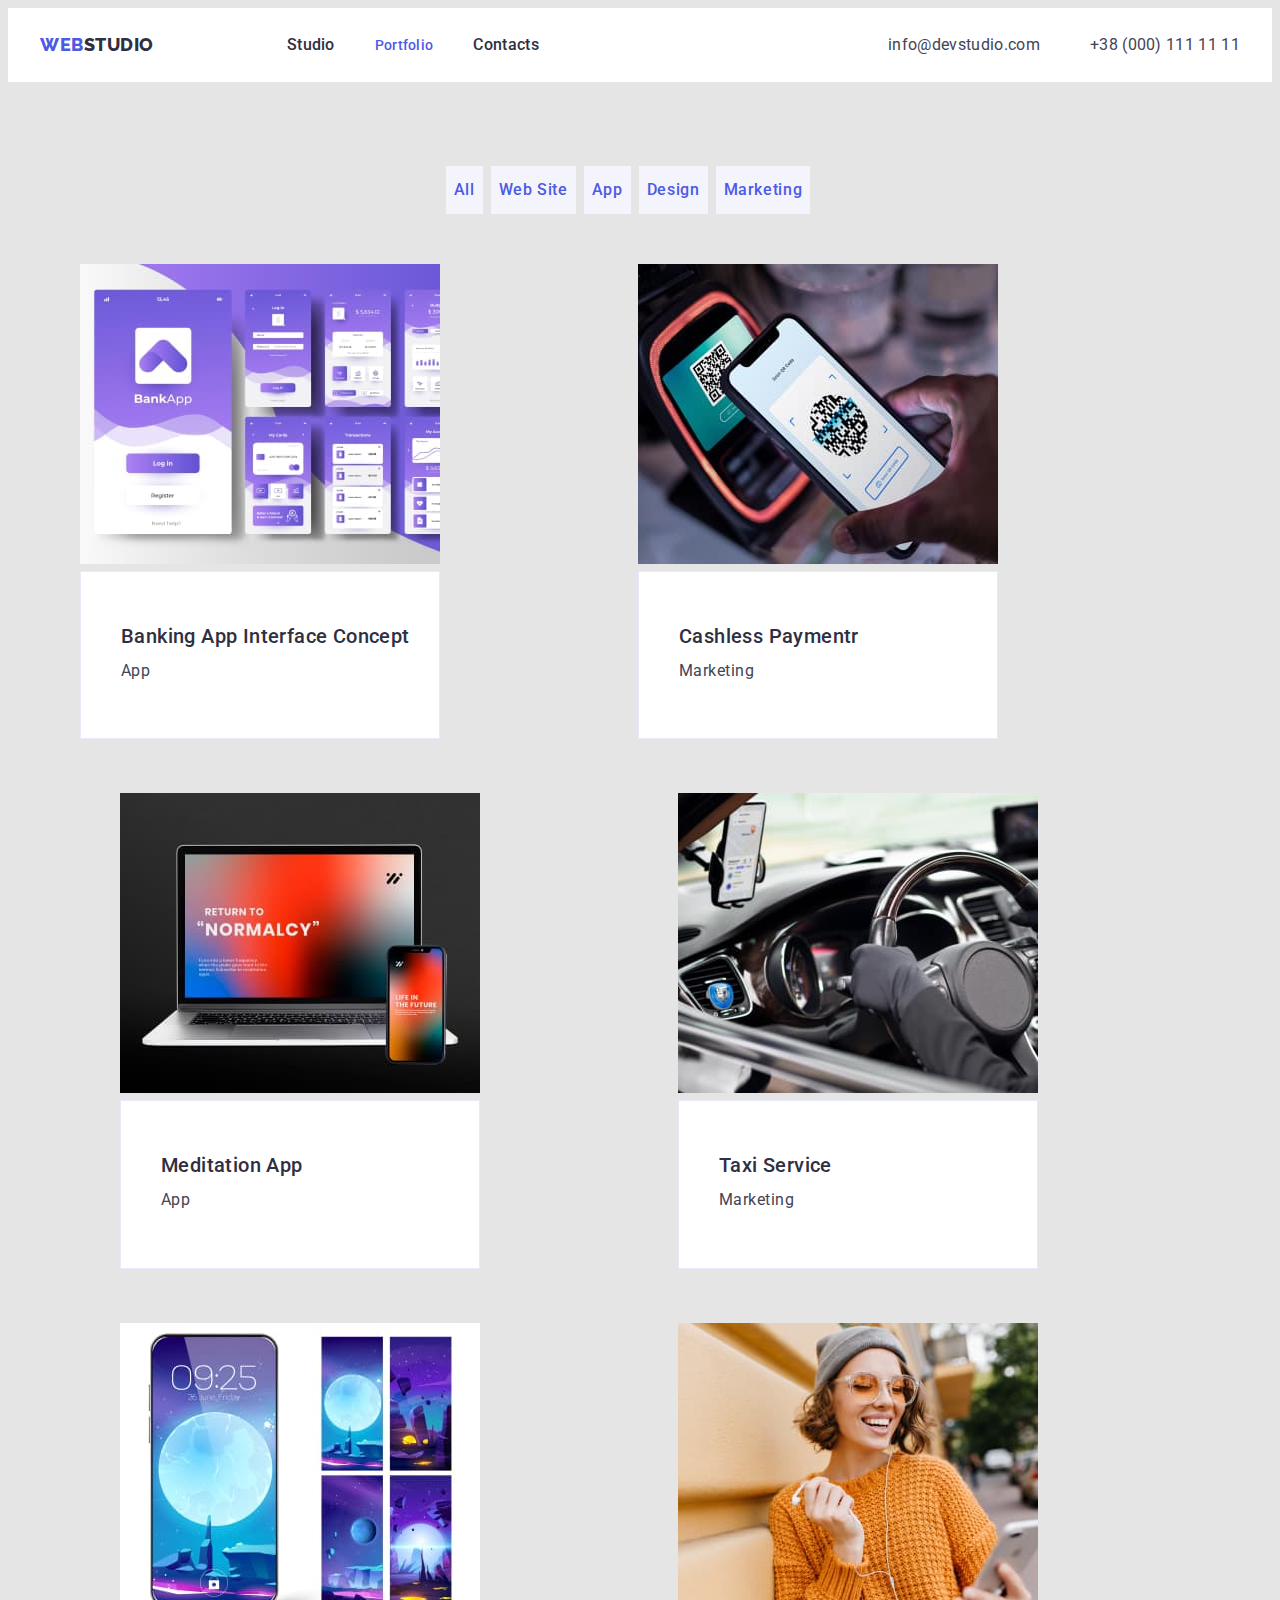
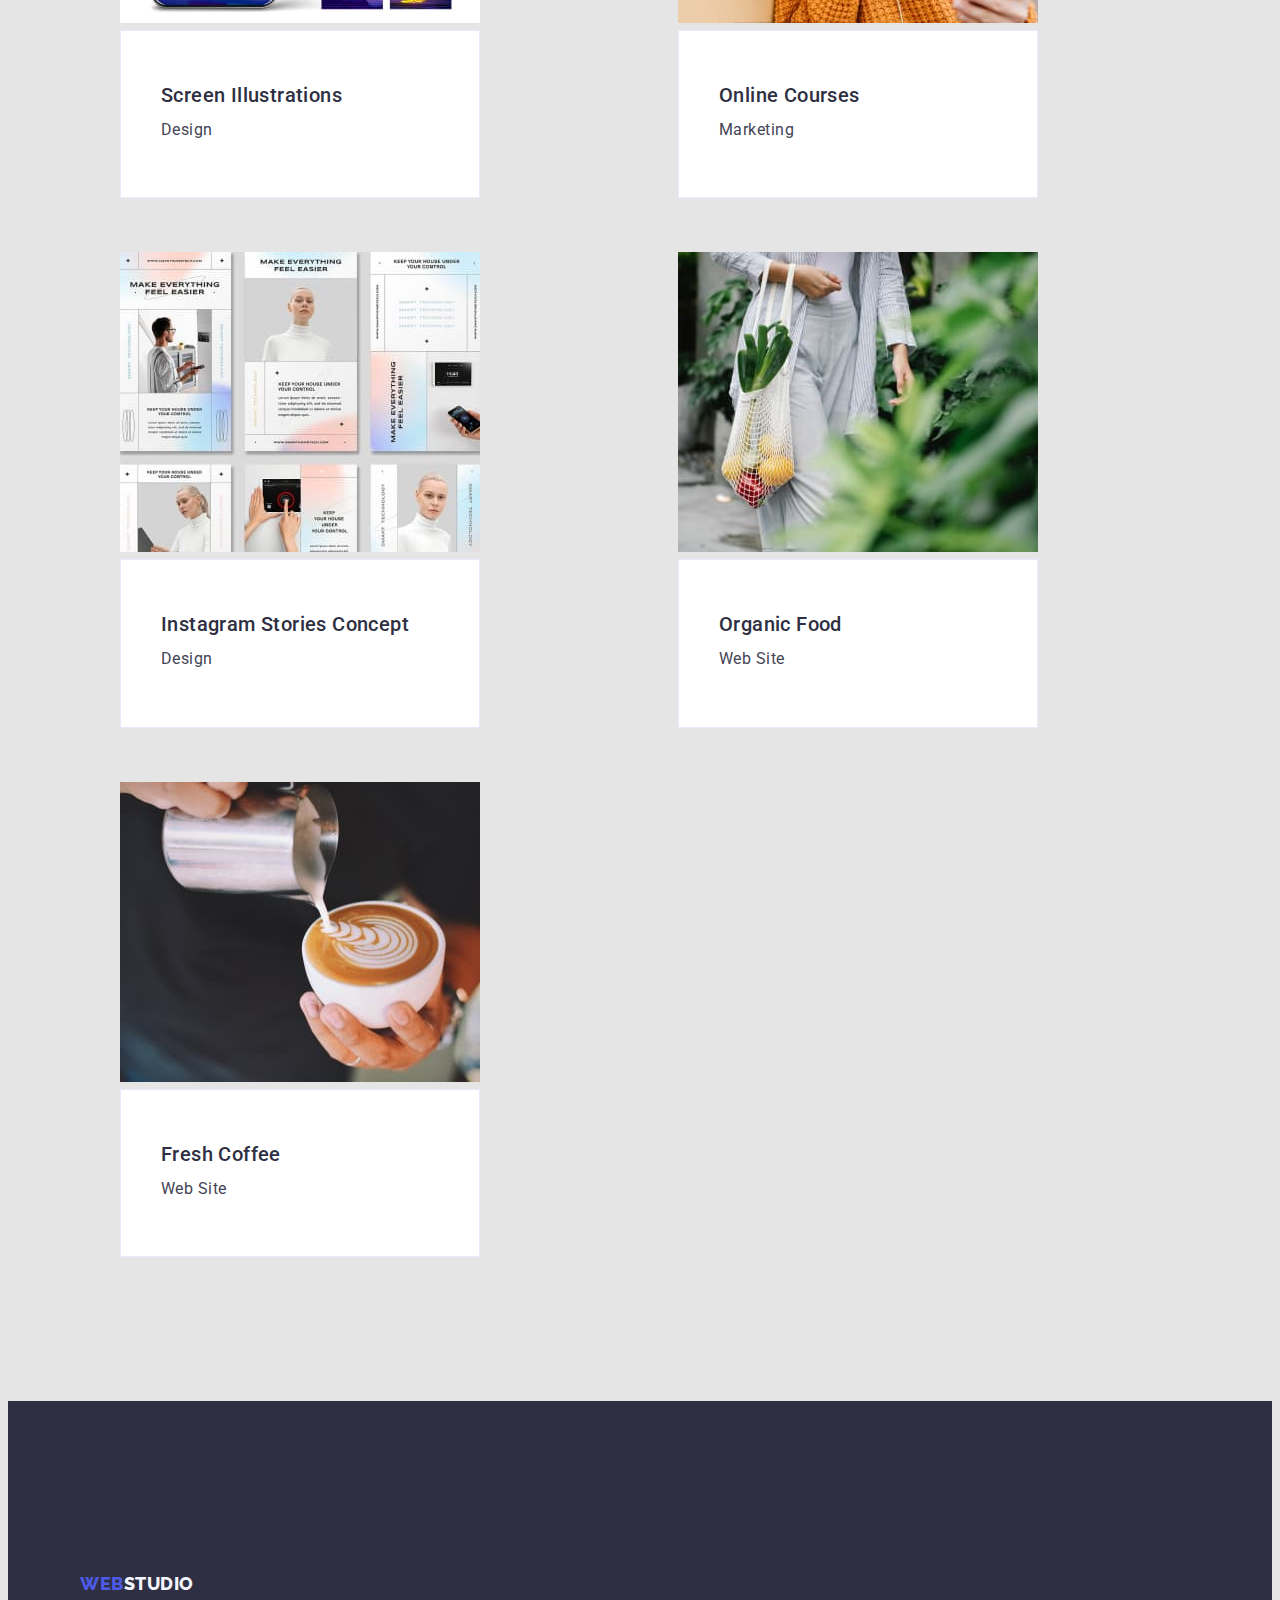
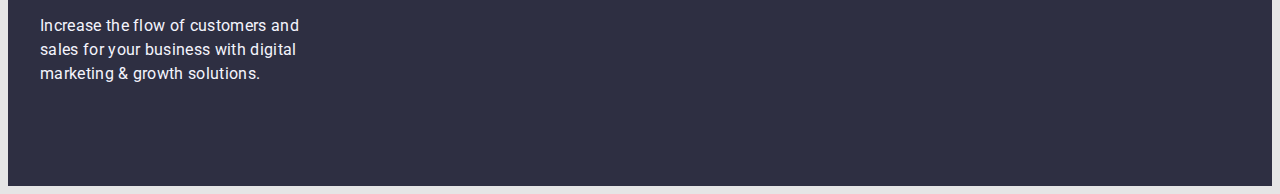
==== commit fbee074f: "portfolio" ====
--- a/portfolio.html
+++ b/portfolio.html
@@ -41,11 +41,11 @@
         <section class="section-projects">
     <div class="container">
     <ul class="button-list">
-        <li class="btn-item"><button type="button" class="button cursor active-btn">All</button></li>
-        <li class="btn-item"><button type="button" class="button cursor">Web Site</button></li>
-        <li class="btn-item"><button type="button" class="button cursor">App</button></li>
-        <li class="btn-item"><button type="button" class="button cursor">Design</button></li>
-        <li class="btn-item"><button type="button" class="button cursor">Marketing</button></li>
+        <li class="btn-item"><button type="button" class="button-nav cursor active-btn">All</button></li>
+        <li class="btn-item"><button type="button" class="button-nav cursor">Web Site</button></li>
+        <li class="btn-item"><button type="button" class="button-nav cursor">App</button></li>
+        <li class="btn-item"><button type="button" class="button-nav cursor">Design</button></li>
+        <li class="btn-item"><button type="button" class="button-nav cursor">Marketing</button></li>
     </ul>
     </div>
         </section>
@@ -53,7 +53,7 @@
         <div class="container">
         <ul class="portfolio-list">
             <li class="portfolio-item"><a href="" class="portfolio-link link">
-                <img src="./images/img-banking-app.jpg" alt="App" widht="370"></a>
+                <img src="./images/img-banking-app.jpg" alt="App" widht="360" height="300">
                 <div class="masters-item-btn">
             <h2 class="portfolio-title">Banking App Interface Concept</h2>
             <p class="title-text">App</p>
@@ -62,7 +62,7 @@
             </li>
 
             <li class="portfolio-item"><a href="" class="portfolio-link link">
-                <img src="./images/img-cashless-payment.jpg" alt="Marketing" widht="370"></a>
+                <img src="./images/img-cashless-payment.jpg" alt="Marketing" widht="360" height="300">
                 <div class="masters-item-btn">
             <h2 class="portfolio-title">Cashless Paymentr</h2>
             <p class="title-text">Marketing</p>
@@ -71,7 +71,7 @@
             </li>
 
             <li class="portfolio-item"><a href="" class="portfolio-link link">
-                <img src="./images/img-meditation-app.jpg" alt="App" widht="370"></a>
+                <img src="./images/img-meditation-app.jpg" alt="App" widht="360" height="300">
                 <div class="masters-item-btn">
             <h2 class="portfolio-title">Meditation App</h2>
             <p class="title-text">App</p>
@@ -80,7 +80,7 @@
             </li>
 
             <li class="portfolio-item"><a href="" class="portfolio-link link">
-                <img src="./images/img-taxi-servise.jpg" alt=" Marketing" widht="370"></a>
+                <img src="./images/img-taxi-servise.jpg" alt=" Marketing" widht="360" height="300">
                 <div class="masters-item-btn">
             <h2 class="portfolio-title">Taxi Service</h2>
             <p class="title-text">Marketing</p>
@@ -89,7 +89,7 @@
             </li>
 
             <li class="portfolio-item"><a href="" class="portfolio-link link">
-                <img src="./images/img-screen-illustrations.jpg" alt="Design" widht="370"></a>
+                <img src="./images/img-screen-illustrations.jpg" alt="Design" widht="360" height="300">
                 <div class="masters-item-btn">
             <h2 class="portfolio-title">Screen Illustrations</h2>
             <p class="title-text">Design</p>
@@ -98,7 +98,7 @@
             </li>
 
             <li class="portfolio-item"><a href="" class="portfolio-link link">
-                <img src="./images/img-online-courses.jpg" alt="Marketing" widht="370">
+                <img src="./images/img-online-courses.jpg" alt="Marketing" widht="360" height="300">
                 <div class="masters-item-btn">
             <h2 class="portfolio-title">Online Courses</h2>
             <p class="title-text">Marketing</p>
@@ -107,16 +107,16 @@
             </li>
 
             <li class="portfolio-item"><a href="" class="portfolio-link link">
-                <img src="./images/img-instagram-stories.jpg" alt="Design" widht="370"></a>
+                <img src="./images/img-instagram-stories.jpg" alt="Design" widht="360" height="300">
                 <div class="masters-item-btn">
             <h2 class="portfolio-title">Instagram Stories Concept</h2>
             <p class="title-text">Design</p>
-            </a>
+            
             </div>
             </li>
 
             <li class="portfolio-item"><a href="" class="portfolio-link link">
-                <img src="./images/img-organic-food.jpg" alt="Web Site" widht="370"></a>
+                <img src="./images/img-organic-food.jpg" alt="Web Site" widht="360" height="300">
                 <div class="masters-item-btn">
             <h2 class="portfolio-title">Organic Food</h2>
             <p class="title-text">Web Site</p>
@@ -125,7 +125,7 @@
             </li>
 
             <li class="portfolio-item"><a href="" class="portfolio-link link">
-                <img src="./images/img-fresh-cofee.jpg" alt="Web Site" widht="370"></a>
+                <img src="./images/img-fresh-cofee.jpg" alt="Web Site" widht="360" height="300">
                 <div class="masters-item-btn">
             <h2 class="portfolio-title">Fresh Coffee</h2>
             <p class="title-text">Web Site</p>
@@ -139,9 +139,9 @@
     <footer class="footer">
         <div class="container">
             <ul class="logo-item">
-            <li class="logo"><a href="./index.html" class="logo">WEB<span class="logo-class">STUDIO</span></a></li>
+            <li class="logo"><a href="./index.html" class="logo link">WEB<span class="logo-class link">STUDIO</span></a></li>
         </ul>
-        <p>Increase the flow of customers and sales for your business with digital marketing & growth solutions.</p>
+        <p class="page-text-portfolio">Increase the flow of customers and sales for your business with digital marketing & growth solutions.</p>
         </div>
         </div>
     </footer>
--- a/css/styles.css
+++ b/css/styles.css
@@ -247,7 +247,7 @@
 
 .section-title:last-child {
   width: 270px;
-  margin-right: 0 auto;
+  margin-right: 0;
 }
 
 .section-pre-title {
@@ -281,13 +281,13 @@
 
 .about-list {
   display: flex;
-  margin-left: -30px;
+  margin-left: -24px;
 }
 
 .work-list {
   display: flex;
   flex-wrap: wrap;
-  margin-left: 30px;
+  margin-left: 24px;
 }
 .about-title {
   font-weight: 700;
@@ -302,8 +302,8 @@
 /*------------------- COMMAND-------------------------- */
 .command-section {
   background: #F4F4FD;
-  padding-top: 94px;
-  padding-bottom: 94px;
+  padding-top: 120px;
+  padding-bottom: 120px;
 }
 
 .command-container {
@@ -317,7 +317,7 @@
   letter-spacing: 0.02em;
   color: var(--header-text-color);
   margin: 0 auto;
-  margin-bottom: 50px;
+  margin-bottom: 72px;
 }
 
 .command-list {
@@ -327,7 +327,7 @@
   margin-bottom: -30px;
 }
 .command-item {
-  flex-basis: calc(100% / 4 -24px);
+  flex-basis: auto;
   margin-left: 30px;
   margin-bottom: 30px;
 }
@@ -355,8 +355,8 @@
   padding-top: 30px;
   padding-bottom: 30px;
   background: #FFFFFF;
-    box-shadow: 0px 1px 6px rgba(46, 47, 66, 0.08), 0px 1px 1px rgba(46, 47, 66, 0.16), 0px 2px 1px rgba(46, 47, 66, 0.08);
-    border-radius: 0px 0px 4px 4px;
+  box-shadow: 0px 1px 6px rgba(46, 47, 66, 0.08), 0px 1px 1px rgba(46, 47, 66, 0.16), 0px 2px 1px rgba(46, 47, 66, 0.08);
+  border-radius: 0px 0px 4px 4px;
 }
 /* -----------------ADRESS -----------------------*/
 .footer {
@@ -456,7 +456,7 @@
 .portfolio-link {
   font-weight: 500;
     font-size: 16px;
-    line-height: 1.5
+    line-height: 1.5;
     letter-spacing: 0.02em;
     color: var(--black-text-color);
     margin-left: 40px;
@@ -531,10 +531,10 @@
   padding-top: 84px;
 }
 
-.button {
+.button-list {
   font-family: inherit;
-  min-width: 73px;
-  min-height: 38px;
+  min-width: 69px;
+  min-height: 48px;
   /* padding: 6px 22px; */
 }
 
@@ -544,13 +544,14 @@
   /* margin-bottom: 50px; */
 }
 .btn-item {
-  margin-right: 8px;
-}
+  margin-right: 24px;
+}
+
 .btn-item:not(:last-child) {
   margin-right: 8px;
 }
 
-.button {
+.button-nav {
   font-style: normal;
   font-weight: 500;
   font-size: 16px;
@@ -560,35 +561,32 @@
   background: #F4F4FD;
   border: 1px solid #E7E9FC;
   border-radius: 4px;
-  box-shadow: 0px 3px 1px rgba(0, 0, 0, 0.1), 0px 1px 2px rgba(0, 0, 0, 0.08),
-    0px 2px 2px rgba(0, 0, 0, 0.12);
   border-width: 0px;
-  /* padding: 6px 22px; */
   display: inline-block;
   border: 1px solid transparent;
   text-align: center;
 }
 
-.button-list .link:hover,
-.button-list .link:focus {
-  color: #FFFFFF;
+.button-nav:hover,
+.button-nav:focus {
+  color: var(--white-text-color);
   background: #404BBF;
-    box-shadow: 0px 3px 1px rgba(0, 0, 0, 0.1), 0px 2px 1px rgba(0, 0, 0, 0.08), 0px 2px 2px rgba(0, 0, 0, 0.12);
-    border-radius: 4px;
 }
 /* ---------Portfolio---------- */
 .section-masters {
-  margin-top: 50px;
+  background: #E5E5E5;
+  padding-bottom: 72px;
 }
 
 .portfolio-list {
   display: flex;
   flex-wrap: wrap;
+  gap: 24px;
 }
 
 .masters-item-btn {
-  background: #ffffff;
-  border: 1px solid #eeeeee;
+  background: #FFFFFF;
+  border: 1px solid #E7E9FC;
   box-sizing: border-box;
   padding: 20px 24px;
 }
@@ -599,7 +597,9 @@
   line-height: 1.2;
   letter-spacing: 0.02em;
   text-decoration: none;
-  margin-bottom: 4px;
+  margin-bottom: 8px;
+  padding-left: 16px;
+  padding-top: 32px;
 }
 .title-text {
   color: var(--title-text-color);
@@ -608,6 +608,8 @@
   line-height: 1.5;
   letter-spacing: 0.02em;
   text-decoration: none;
+  padding-bottom: 32px;
+  padding-left: 16px;
 }
 
 .button {
@@ -718,89 +720,50 @@
 
 .portfolio-list {
   display: flex;
-  flex-wrap: wrap;
   margin-right: -30px;
   margin-bottom: -30px;
 }
 
 .portfolio-item {
+  display: flex;
+  flex-wrap: wrap;
   margin-right: 30px;
   margin-bottom: 30px;
 }
-/* -----------FOOTER------------------ */
+
+/* -----------------ADRESS -----------------------*/
 .footer {
-  background: #2f303a;
-  padding-top: 60px;
-  padding-bottom: 60px;
+  background: #2E2F42;
+  padding-top: 100px;
+  padding-bottom: 100px;
+}
+
+.logo-item .logo-class {
+  color: #F4F4FD;
+  font-weight: 800;
+  font-size: 18px;
+  line-height: 1.16;
+  letter-spacing: 0.03em;
+}
+
+.logo-item .logo {
+  font-weight: 800;
+  font-size: 18px;
+  line-height: 1.16;
+  letter-spacing: 0.03em;
+  color: var(--accent-color);
 }
 
 .logo-item {
-  font-weight: bold;
-  font-size: 26px;
-  line-height: 1.2;
-  letter-spacing: 0.03em;
-  margin-bottom: 20px;
-  display: flex;
-  margin-bottom: 20px;
-}
-
-.logo-class {
-  font-weight: bold;
-  font-size: 26px;
-  line-height: 1.2;
-  letter-spacing: 0.03em;
-  color: var(--white-text-color);
-}
-
-.logo-item.logo {
-  color: var(--accent-color);
-  font-family: Raleway, sans-serif;
-  font-weight: bold;
-  font-size: 16px;
-  line-height: 1.88;
-  letter-spacing: 0.06em;
-  margin-right: 93px;
-}
-
-.logo .span {
-  color: #000000;
-}
-
-/* .logo-style {
-  font-weight: bold;
-  font-size: 26px;
-  line-height: 1.2;
-  letter-spacing: 0.03em;
-  color: var(--accent-color);
-} */
-
-.adress-list-item {
-  color: var(--white-text-color);
-  font-style: normal;
-  font-size: 14px;
-  font-style: normal;
-  line-height: 1.7;
-  letter-spacing: 0.03em;
-}
-
-.adress-list-item .contact {
-  color: rgba(255, 255, 255, 0.6);
-  font-size: 14px;
-  font-style: normal;
-  line-height: 1.7;
-  letter-spacing: 0.03em;
-  margin-bottom: 9px;
-}
-
-.adress-list-item .location {
-  color: var(--white-text-color);
-  font-size: 14px;
-  font-style: normal;
-  line-height: 1.7;
-  letter-spacing: 0.03em;
-  margin-bottom: 9px;
-}
-
-.adress-location {
-  margin-bottom: 9px;
-}
+  margin-bottom: 17.5px;
+}
+
+.page-text-portfolio {
+  width: 264px;
+  height: 72px;
+  font-weight: 400;
+  font-size: 16px;
+  line-height: 1.5;
+  letter-spacing: 0.02em;
+  color: #F4F4FD;
+}
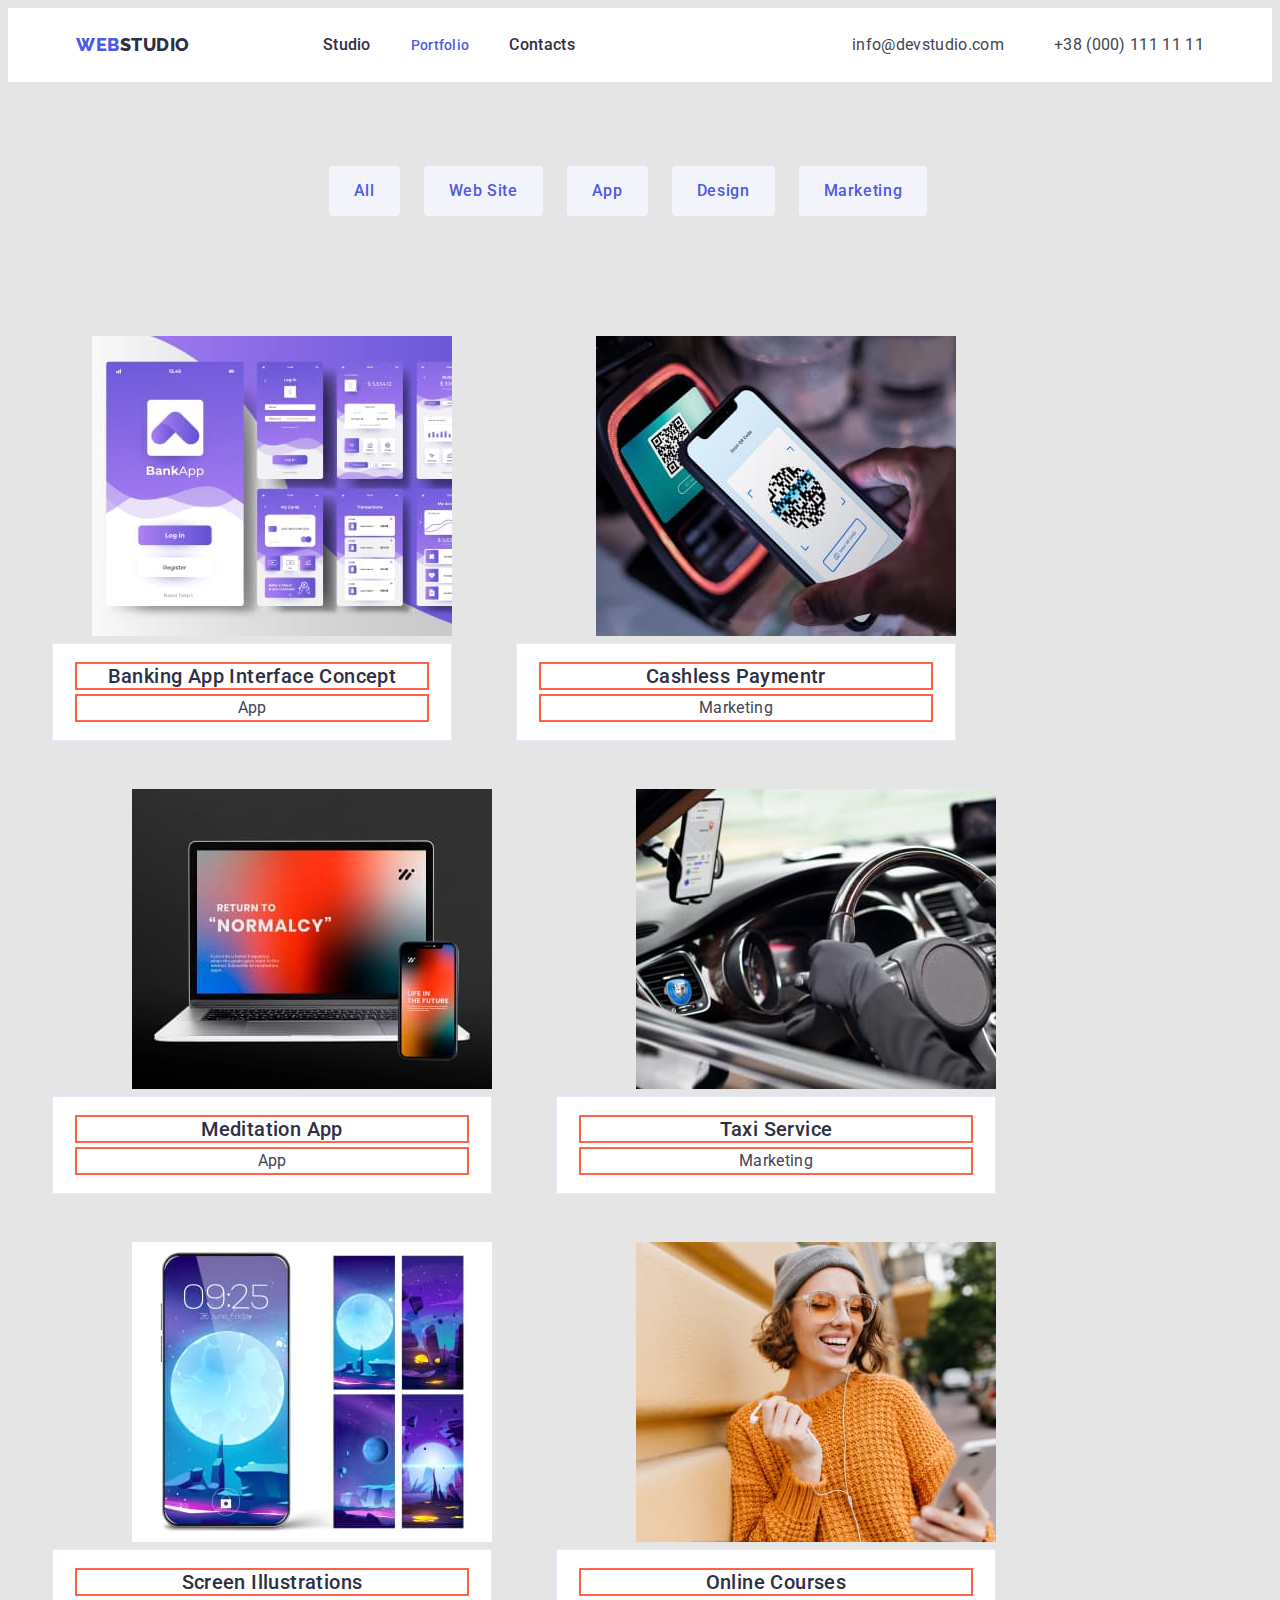
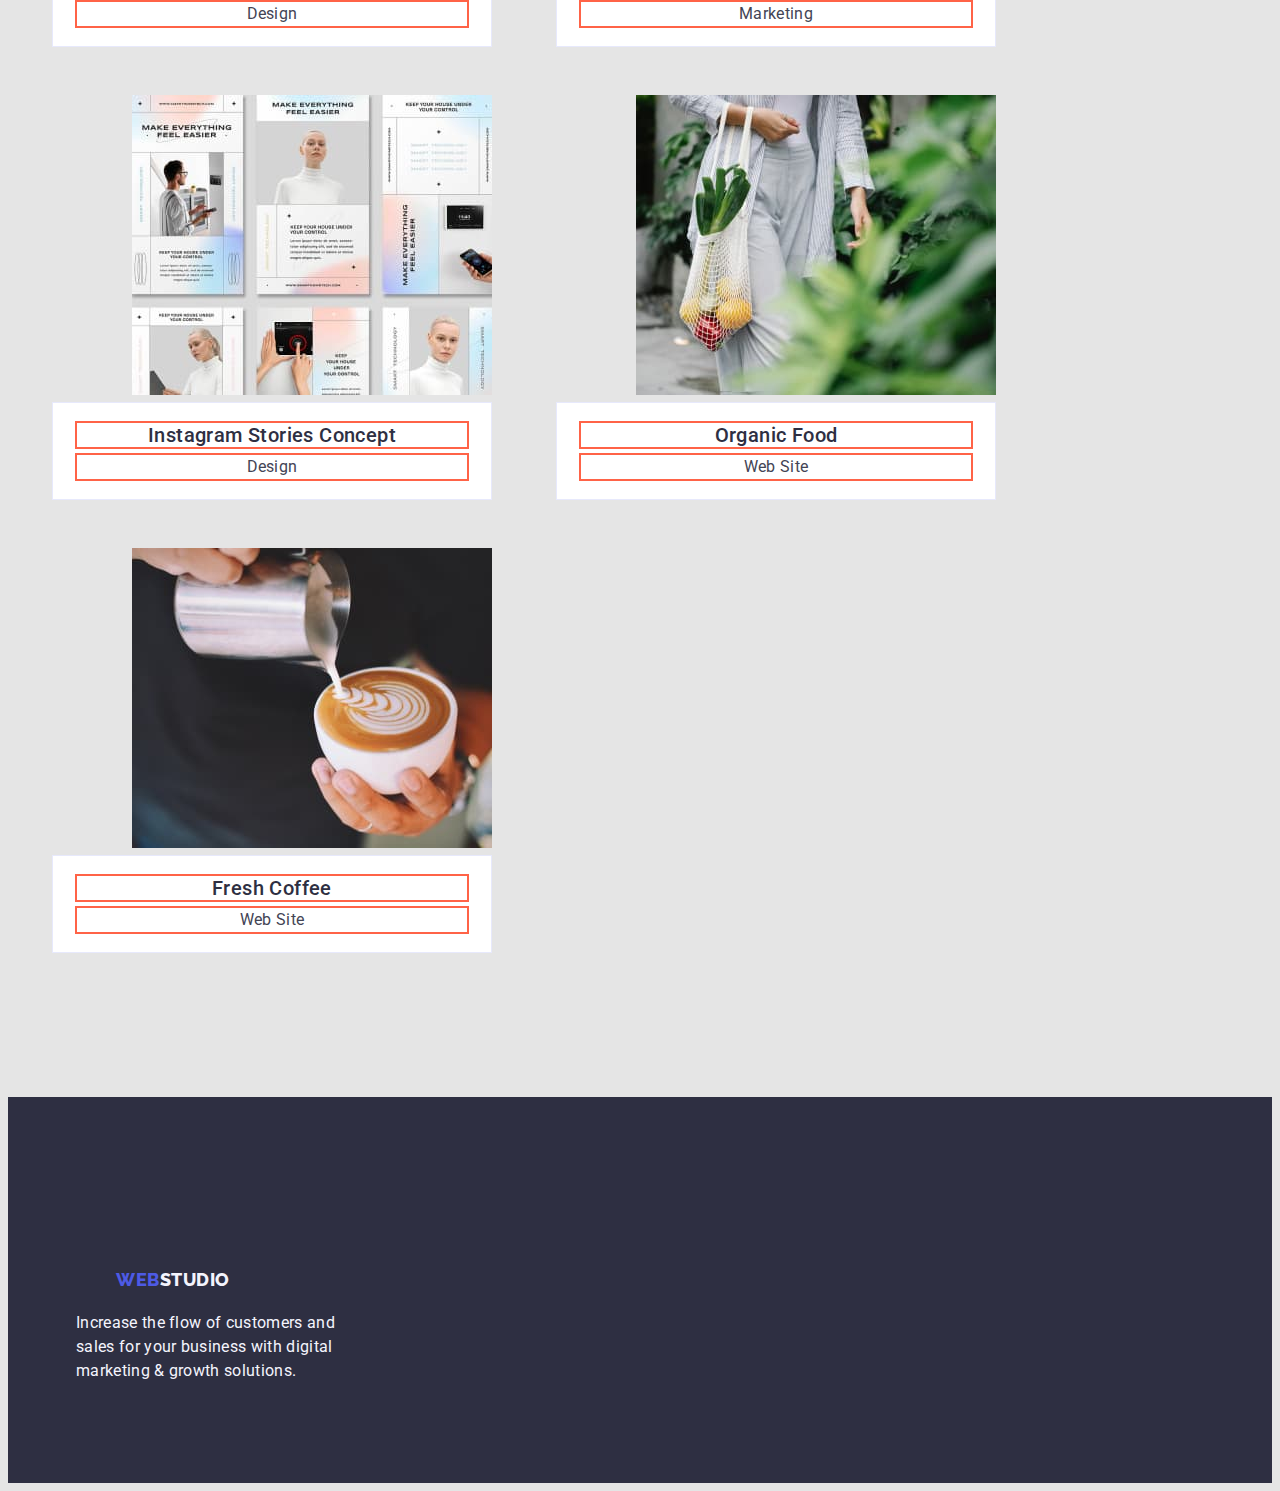
==== commit c803046d: "comm" ====
--- a/portfolio.html
+++ b/portfolio.html
@@ -50,7 +50,7 @@
     </div>
         </section>
     <section class="section-masters"> 
-        <div class="container">
+        <div class="container card-container">
         <ul class="portfolio-list">
             <li class="portfolio-item"><a href="" class="portfolio-link link">
                 <img src="./images/img-banking-app.jpg" alt="App" widht="360" height="300">
--- a/css/styles.css
+++ b/css/styles.css
@@ -21,7 +21,7 @@
 }
 
 .container {
-  width: 1200px;
+  width: 1128px;
   padding-left: 15px;
   padding-right: 15px;
   margin: 0 auto;
@@ -258,6 +258,7 @@
   color: var(--header-text-color);
   text-transform: uppercase;
   margin-bottom: 10px;
+  outline: 2px solid tomato;
 }
 
 .section-after-title {
@@ -267,6 +268,7 @@
   letter-spacing: 0.02em;
   color: var(--main-header-color);
   width: 270px;
+  outline: 2px solid tomato;
 }
 
 /* ----------------WORK---------------- */
@@ -339,6 +341,7 @@
   letter-spacing: 0.02em;
   color: var(--header-text-color);
   margin-bottom: 10px;
+  outline: 2px solid tomato;
 }
 
 .command-pre-text {
@@ -348,6 +351,7 @@
   letter-spacing: 0.02em;
   color: var(--main-header-color);
   text-align: center;
+  outline: 2px solid tomato;
   /* margin-bottom: 30px; */
 }
 
@@ -359,6 +363,7 @@
   border-radius: 0px 0px 4px 4px;
 }
 /* -----------------ADRESS -----------------------*/
+
 .footer {
   background: #2E2F42;
   padding-top: 100px;
@@ -371,6 +376,7 @@
   font-size: 18px;
   line-height: 1.16;
   letter-spacing: 0.03em;
+  outline: 2px solid tomato;
 }
 
 .logo-list .logo {
@@ -393,6 +399,7 @@
     line-height: 1.5;
     letter-spacing: 0.02em;
     color: #F4F4FD;
+    outline: 2px solid tomato;
 }
 
 
@@ -548,7 +555,7 @@
 }
 
 .btn-item:not(:last-child) {
-  margin-right: 8px;
+  margin-right: 24px;
 }
 
 .button-nav {
@@ -565,31 +572,58 @@
   display: inline-block;
   border: 1px solid transparent;
   text-align: center;
+  padding: 12px 24px;
+  min-width: 69px;
 }
 
 .button-nav:hover,
 .button-nav:focus {
   color: var(--white-text-color);
   background: #404BBF;
-}
+  box-shadow: 0px 3px 1px rgba(0, 0, 0, 0.1), 0px 2px 1px rgba(0, 0, 0, 0.08), 0px 2px 2px rgba(0, 0, 0, 0.12);
+  border-radius: 4px;
+}
+
 /* ---------Portfolio---------- */
+
 .section-masters {
   background: #E5E5E5;
   padding-bottom: 72px;
+  padding-top: 120px;
+}
+
+.card-container {
+  display: flex;
+  text-align: center;
 }
 
 .portfolio-list {
   display: flex;
   flex-wrap: wrap;
-  gap: 24px;
+  margin-left: -48px;
+  margin-bottom: -48px;
+}
+
+.portfolio-item {
+  flex-basis: auto;
+  margin-left: 24px;
+  margin-bottom: 48px;
+}
+
+.portfolio-link {
+  background-size: 360px 300px;
+  background-size: contain;
 }
 
 .masters-item-btn {
+  padding-top: 32px;
+  padding-bottom: 32px;
   background: #FFFFFF;
   border: 1px solid #E7E9FC;
   box-sizing: border-box;
   padding: 20px 24px;
 }
+
 .portfolio-title {
   color: var(--black-text-color);
   font-weight: 500;
@@ -598,9 +632,9 @@
   letter-spacing: 0.02em;
   text-decoration: none;
   margin-bottom: 8px;
-  padding-left: 16px;
-  padding-top: 32px;
-}
+  outline: 2px solid tomato;
+}
+
 .title-text {
   color: var(--title-text-color);
   font-weight: 400;
@@ -608,128 +642,10 @@
   line-height: 1.5;
   letter-spacing: 0.02em;
   text-decoration: none;
-  padding-bottom: 32px;
-  padding-left: 16px;
-}
-
-.button {
-  color: var(--primary-text-color);
-  background-color: #f5f4fa;
-  font-weight: 500;
-  font-size: 16px;
-  line-height: 1.6;
-  letter-spacing: 0.03em;
-  text-decoration: none;
-}
-.button:hover,
-.button:focus {
-  color: var(--white-text-color);
-  background-color: var(--accent-color);
-  font-style: normal;
-  font-weight: 500;
-  font-size: 16px;
-  line-height: 1.6;
-  letter-spacing: 0.03em;
-}
-
-.btn-item {
-  border-style: none;
-  display: flex;
-}
-
-.logo .class {
-  color: var(--white-text-color);
-  font-weight: bold;
-  font-size: 26px;
-  line-height: 1.2;
-  letter-spacing: 0.03em;
-}
-.logo-style .class {
-  color: var(--accent-color);
-  font-style: normal;
-  font-weight: bold;
-  font-size: 26px;
-  line-height: 1.2;
-  letter-spacing: 0.03em;
-}
-.adress-list .location {
-  color: var(--white-text-color);
-  font-style: normal;
-  font-size: 14px;
-  font-style: normal;
-  line-height: 1.7;
-  letter-spacing: 0.03em;
-}
-.adress-list .contact {
-  color: rgba(255, 255, 255, 0.6);
-  font-size: 14px;
-  font-style: normal;
-  line-height: 1.7;
-  letter-spacing: 0.03em;
-}
-
-.button-list {
-  font-style: normal;
-  font-weight: 500;
-  font-size: 16px;
-  line-height: 1.62;
-  letter-spacing: 0.03em;
-  color: var(--black-text-color);
-  display: flex;
-}
-
-.feature-list .title {
-  color: var(--primary-text-color);
-  font-weight: bold;
-  font-size: 18px;
-  line-height: 2;
-  letter-spacing: 0.06em;
-}
-
-.title-text {
-  color: var(--title-text-color);
-  font-size: 16px;
-  line-height: 1.9;
-  letter-spacing: 0.03em;
-}
-
-.button-list {
-  display: flex;
-  margin-bottom: 50px;
-  justify-content: center;
-}
-
-.btn-item {
-  color: var(--primary-text-color);
-  background-color: #f5f4fa;
-  font-weight: 500;
-  font-size: 16px;
-  line-height: 1.6;
-  letter-spacing: 0.03em;
-  text-decoration: none;
-  border: 1px solid transparent;
-}
-/* .btn-item:nth-child(3n) {
-  margin-right: 0;
-}
-
-.btn-item:nth-last-child(-n + 3) {
-  margin-bottom: 0;
-} */
-/* ------IMAGES----------- */
-
-.portfolio-list {
-  display: flex;
-  margin-right: -30px;
-  margin-bottom: -30px;
-}
-
-.portfolio-item {
-  display: flex;
-  flex-wrap: wrap;
-  margin-right: 30px;
-  margin-bottom: 30px;
-}
+  text-align: center;
+  outline: 2px solid tomato;
+}
+
 
 /* -----------------ADRESS -----------------------*/
 .footer {
